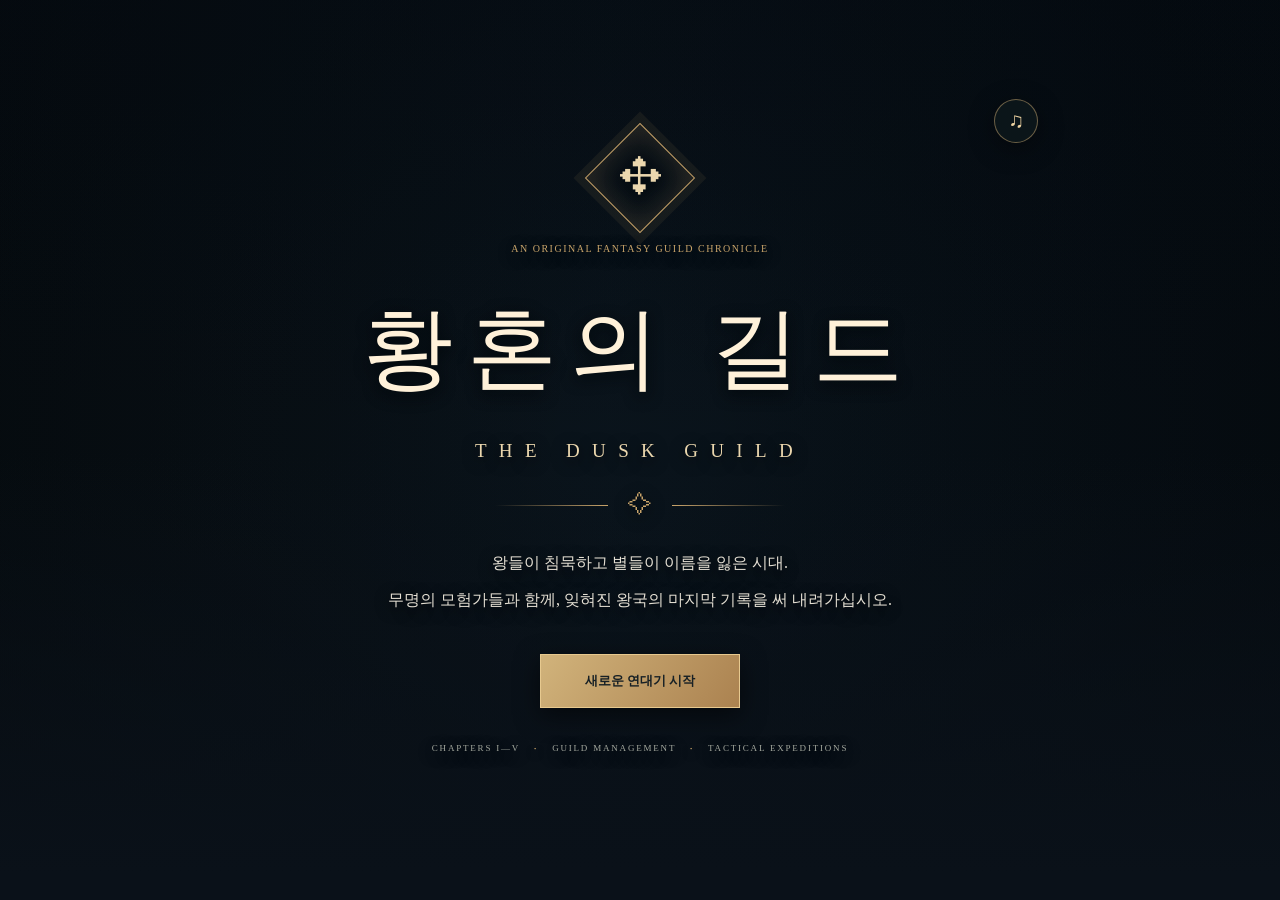
==== index.html @ fc502c18 "feat: publish Dusk Guild v0.3 with embedded original BGM and illustrations" ====
<!doctype html>
<html lang="ko"><head><meta charset="utf-8"><meta name="viewport" content="width=device-width,initial-scale=1,viewport-fit=cover"><meta name="theme-color" content="#101b20"><title>황혼의 길드 | THE DUSK GUILD</title><meta name="description" content="모험가들의 운명과 왕국의 비밀을 엮는 중세 판타지 길드 시뮬레이션 게임"><style>
:root{--ink:#111a1e;--coal:#152228;--stone:#1a2a2f;--panel:#1f3034;--panel2:#27383c;--line:rgba(194,162,111,.19);--line2:rgba(194,162,111,.37);--gold:#c9a46a;--pale:#ebd7ae;--ivory:#f4e9d5;--muted:#a6b1ae;--red:#e08c83;--green:#9bcaa6;--shadow:0 18px 56px rgba(0,0,0,.3)}*{box-sizing:border-box}html,body{margin:0;min-height:100%;background:var(--ink);color:var(--ivory)}body{font-family:'Noto Serif KR',Georgia,serif;font-size:13px;line-height:1.68}button,input,select{font:inherit}button{cursor:pointer}button:focus-visible,input:focus-visible{outline:2px solid var(--gold);outline-offset:2px}button:disabled{opacity:.45;cursor:not-allowed}.hidden{display:none!important}h1,h2,h3,h4,p{margin-top:0}h1,h2,h3{font-weight:600}p{line-height:1.95}a{color:var(--pale)}.grain{position:fixed;inset:0;z-index:20;pointer-events:none;opacity:.09;background-image:url("data:image/svg+xml,%3Csvg viewBox='0 0 160 160' xmlns='http://www.w3.org/2000/svg'%3E%3Cfilter id='n'%3E%3CfeTurbulence type='fractalNoise' baseFrequency='.65' numOctaves='3' stitchTiles='stitch'/%3E%3C/filter%3E%3Crect width='100%25' height='100%25' filter='url(%23n)' opacity='.5'/%3E%3C/svg%3E")}.smallcaps,.side-kicker,.navlabel,.eyebrow,.card-kicker,.overline,.meta,.tiny{font-family:'Cinzel','Noto Serif KR',serif;letter-spacing:.15em;font-size:10px;color:var(--gold)}.cover{position:fixed;inset:0;z-index:30;display:grid;place-items:center;overflow:auto;text-align:center;background:#0a141c}.cover-art{position:absolute;inset:0;background:linear-gradient(90deg,rgba(7,13,17,.8) 2%,rgba(8,16,23,.15) 48%,rgba(5,12,18,.8)),url('assets/guild.svg') center/cover no-repeat;transform:scale(1.06);animation:coverDrift 25s ease-in-out infinite alternate}.cover-shade{position:absolute;inset:0;background:linear-gradient(0deg,#0a1119 3%,transparent 50%,rgba(3,9,17,.32)),radial-gradient(circle at 50% 48%,transparent 8%,rgba(4,8,11,.67) 105%)}.cover-content{position:relative;padding:60px 22px 65px;width:min(840px,100%);text-shadow:0 4px 15px #01070a}.crest-large{margin:auto auto 24px;width:78px;height:78px;display:grid;place-items:center;border:1px solid var(--gold);transform:rotate(45deg);box-shadow:0 0 0 8px #b9955e16,inset 0 0 30px #b9955e39}.crest-large span{transform:rotate(-45deg);font-size:41px;color:var(--pale)}.cover h1{font-size:clamp(48px,7.8vw,90px);letter-spacing:.15em;color:#fff1d9;margin:15px 0 -7px;font-weight:500}.cover-english{font-family:'Cinzel',serif;letter-spacing:.65em;font-size:clamp(12px,2vw,19px);color:var(--pale);margin:18px 0}.title-rule{font-size:24px;color:var(--gold);margin:15px auto 20px;display:flex;align-items:center;gap:20px;max-width:290px}.title-rule:before,.title-rule:after{content:'';height:1px;flex:1;background:linear-gradient(90deg,transparent,var(--gold))}.title-rule:after{transform:rotate(180deg)}.cover p{font-size:clamp(12px,1.6vw,16px);line-height:2.3;color:#e4dfd3}.cover-buttons{margin:35px auto 33px;display:flex;justify-content:center;gap:12px;flex-wrap:wrap}.cover-bottom{font-size:9px;letter-spacing:.2em;color:#a4a89e}.cover-bottom b{padding:0 10px;color:var(--gold)}.btn{border:1px solid var(--line2);color:var(--ivory);background:#273438;min-height:39px;padding:10px 17px;display:inline-flex;gap:8px;align-items:center;justify-content:center;transition:transform .18s,background .18s,border-color .18s;text-decoration:none}.btn:hover{transform:translateY(-2px);background:#344447;border-color:var(--gold)}.btn:active{transform:translateY(0)}.btn-lg{padding:15px 25px;min-width:200px}.btn-gold{background:linear-gradient(125deg,#d1b37b,#ab8250);color:#172025;border-color:#e7c98f;font-weight:700;text-shadow:none;box-shadow:0 7px 24px #0008}.btn-gold:hover{background:linear-gradient(125deg,#ead29b,#c99b60)}.btn-ghost{background:#0d1823a6}.btn-sm{min-height:34px;padding:7px 12px;font-size:11px}.btn-side{margin-top:15px;width:100%;background:#172428}.btn-plain{border-color:var(--line);background:transparent}.btn-red{background:#573636;border-color:#a46060}.btn-select{border-color:#cfac76!important;background:#2c3535!important}.app{min-height:100dvh;background:radial-gradient(circle at 70% 0%,#233234 0,#121e24 54%,#10191d 90%)}.topbar{height:76px;padding:0 29px;display:flex;align-items:center;justify-content:space-between;gap:20px;border-bottom:1px solid var(--line2);background:#101b1fec;position:sticky;top:0;z-index:12;backdrop-filter:blur(12px)}.topbrand{display:flex;align-items:center;gap:13px;white-space:nowrap}.topbrand b{display:block;font-size:18px;letter-spacing:.13em;font-weight:600}.topbrand span{display:block;font:8px 'Cinzel',serif;letter-spacing:.31em;color:var(--gold)}.brandmark{font-size:28px;color:var(--gold);width:41px;height:41px;border:1px solid var(--line2);text-align:center;line-height:40px}.topcenter{color:var(--muted);font-size:11px;white-space:nowrap;display:flex;gap:13px}.topdot{color:var(--gold)}.topresources{display:flex;align-items:center;gap:22px}.res{display:flex;gap:5px;align-items:baseline;white-space:nowrap;font-family:'Cinzel','Noto Serif KR',serif;font-size:16px}.res i{font-style:normal;color:var(--gold)}.res small{color:var(--muted);font-size:9px}.icon-button{border:1px solid var(--line);width:34px;height:34px;background:#1d292d;color:var(--pale);font-size:20px}.app-grid{display:grid;grid-template-columns:235px minmax(0,1fr) 278px;max-width:1680px;min-height:calc(100dvh - 76px);margin:auto}.sidebar{border-right:1px solid var(--line);background:#142126c9;padding:24px 15px;display:flex;flex-direction:column;gap:15px}.sidebar-section{padding:9px}.guild-seal{border:1px solid var(--line);margin-top:15px;padding:20px 10px 17px;text-align:center;background:radial-gradient(circle at center 15%,#374b49a5,#17262b 80%)}.guild-seal>span{display:block;color:var(--gold);font-size:39px;line-height:1.2;margin-bottom:6px}.guild-seal>b{display:block;font-size:14px}.guild-seal small{color:var(--gold);font-size:10px}.navlabel{padding-left:12px;margin-top:4px}.nav{display:grid;gap:5px}.nav-item{display:flex;align-items:center;gap:11px;min-height:47px;width:100%;border:1px solid transparent;border-left:2px solid transparent;text-align:left;color:#bfc8c5;background:transparent;padding:8px 12px;transition:background .15s}.nav-item span{color:var(--gold);font-size:20px;width:25px;text-align:center}.nav-item small{margin-left:auto;font:10px 'Cinzel',serif;color:#64787a}.nav-item:hover{background:#ffffff09}.nav-item.active{color:var(--ivory);background:linear-gradient(90deg,#bfa06a1b,transparent);border-left-color:var(--gold)}.sidebar-bottom{margin-top:auto;padding:18px 12px 7px;border-top:1px solid var(--line)}.tiny-metric{display:flex;justify-content:space-between;align-items:center;margin:13px 0;font-size:11px;color:var(--muted)}.tiny-metric strong{font-size:13px;color:var(--ivory)}.meter{height:5px;background:#344043;overflow:hidden}.meter span{display:block;height:100%;background:linear-gradient(90deg,#738f79,#d2b16c)}.main{padding:26px clamp(18px,3vw,42px) 100px;min-width:0}.page-heading{display:flex;justify-content:space-between;align-items:end;gap:10px;margin-bottom:21px}.page-heading h2{margin:2px 0 0;font-size:28px;font-weight:500}.page-heading .page-note{color:var(--muted);font-size:11px;text-align:right}.right-rail{border-left:1px solid var(--line);padding:25px 17px;background:#131f24ad}.rail-section{border-bottom:1px solid var(--line);padding:0 4px 19px;margin-bottom:20px}.rail-title{letter-spacing:.12em;font-size:12px;color:var(--pale);margin:0 0 14px}.rail-section p{font-size:11px;line-height:1.95;color:#bac5c1}.rail-row{display:flex;align-items:center;justify-content:space-between;gap:5px;padding:7px 0;color:var(--muted);font-size:11px}.rail-row b{color:var(--pale)}.rail-log{border-left:1px solid var(--line2);padding:0 0 0 14px;margin:10px 0;font-size:11px;color:#c5c3bb;position:relative}.rail-log:before{content:'';position:absolute;left:-3px;top:8px;width:5px;height:5px;background:var(--gold);transform:rotate(45deg)}.rail-log small{display:block;color:var(--gold);font-size:9px;margin-bottom:2px}.scene-banner{position:relative;overflow:hidden;min-height:275px;border:1px solid #d1ad7142;background:#15252b;box-shadow:var(--shadow)}.scene-banner:after{content:'';position:absolute;inset:0;background:linear-gradient(90deg,#0e1c22f0 2%,#0d1a2496 46%,#08151a24),linear-gradient(0deg,#102026d1,transparent 50%)}.scene-img{position:absolute;inset:0;background-position:center;background-size:cover;transition:transform 12s ease-out;transform:scale(1.01)}.scene-banner:hover .scene-img{transform:scale(1.065)}.scene-text{z-index:1;position:relative;padding:37px;max-width:640px}.scene-text .overline{font-size:10px}.scene-text h2{font-size:clamp(25px,3.6vw,45px);margin:13px 0;line-height:1.45;font-weight:500}.scene-text p{font-size:12px;line-height:2.2;color:#d2d5ca;max-width:510px}.scene-actions{display:flex;gap:9px;flex-wrap:wrap;margin-top:20px}.section-heading{display:flex;align-items:center;justify-content:space-between;gap:10px;margin:29px 0 13px}.section-heading h3{font-size:17px;font-weight:500;margin:0;letter-spacing:.04em}.section-heading small{color:var(--muted)}.stat-grid{display:grid;grid-template-columns:repeat(4,1fr);gap:10px;margin:14px 0}.stat-card,.surface,.quest-card,.hero-card,.shop-card,.timeline-entry,.map-node{border:1px solid var(--line);background:linear-gradient(155deg,#26353a,#17262b);box-shadow:0 6px 20px #00000014}.stat-card{padding:17px;min-height:93px}.stat-card small{display:block;color:var(--muted);margin-bottom:4px;font-size:10px}.stat-card b{font:25px 'Cinzel','Noto Serif KR',serif;font-weight:500}.stat-card .symbol{color:var(--gold);float:right;font-size:22px}.stat-card em{display:block;color:var(--gold);font-size:10px;font-style:normal;margin-top:4px}.grid-two{display:grid;grid-template-columns:1fr 1fr;gap:16px}.surface{padding:20px}.surface h3{margin:0 0 13px;font-size:15px;font-weight:500}.surface p{font-size:12px;color:#bac5c1}.card-kicker{margin-bottom:8px}.story-feature{display:flex;gap:18px;align-items:center}.story-feature img{width:110px;height:110px;object-fit:cover;border:1px solid var(--line2)}.story-feature .text{min-width:0;flex:1}.story-feature h3{margin:0 0 5px}.story-feature p{margin:5px 0 10px;display:-webkit-box;-webkit-line-clamp:3;-webkit-box-orient:vertical;overflow:hidden}.feed-item{padding:10px 0;border-bottom:1px solid var(--line);font-size:11px;color:#c9ceca}.feed-item:last-child{border:0}.feed-item small{display:block;color:var(--gold)}.quest-list{display:grid;gap:14px}.quest-card{display:grid;grid-template-columns:156px minmax(0,1fr);min-height:190px;overflow:hidden}.quest-art{position:relative;min-height:150px;background-size:cover;background-position:center}.quest-art:after{content:'';position:absolute;inset:0;background:linear-gradient(90deg,transparent,#1625293b)}.quest-body{padding:20px}.quest-card h3{font-size:18px;font-weight:500;margin:4px 0 6px}.quest-desc{font-size:11px;color:#b4bfba;margin-bottom:15px}.quest-foot{display:flex;gap:13px;align-items:center;flex-wrap:wrap;font-size:10px;color:var(--gold)}.quest-foot .btn{margin-left:auto}.tag{display:inline-flex;align-items:center;gap:4px;color:var(--pale);border:1px solid var(--line);background:#cba76715;padding:2px 8px;font-size:10px}.tag.red{color:#e4a4a0;border-color:#e4a4a055}.tag.green{color:#91bca2;border-color:#91bca255}.person-list{display:grid;grid-template-columns:repeat(3,minmax(0,1fr));gap:13px}.hero-card{position:relative;overflow:hidden;cursor:pointer}.hero-image{height:174px;background:radial-gradient(circle at 50% 30%,#53635f,#192831);display:grid;place-items:center}.hero-image img{height:100%;max-width:100%;object-fit:contain;filter:drop-shadow(0 7px 16px #0008)}.hero-information{padding:14px}.hero-information h3{margin:1px 0;font-size:16px;font-weight:500}.hero-information p{font-size:10px;color:var(--muted);margin:1px 0 10px}.hero-row{display:flex;justify-content:space-between;align-items:center;gap:4px}.mini-meter{height:4px;background:#ffffff15;margin:5px 0 8px}.mini-meter span{display:block;background:#bca56d;height:100%}.mini-meter.hp span{background:#b77d73}.hero-card.is-injured{filter:saturate(.65)}.hero-card .hero-badge{position:absolute;top:10px;right:10px;background:#0b191bcd;padding:3px 7px;color:#e4c48b;font:10px 'Cinzel',serif}.inventory{display:grid;grid-template-columns:repeat(2,1fr);gap:12px}.shop-card{padding:16px}.shop-card h3{font-size:15px;font-weight:500;margin:5px 0}.shop-card p{font-size:11px;color:var(--muted);min-height:45px;margin:5px 0 12px}.shop-card .shop-bottom{display:flex;align-items:center;justify-content:space-between;gap:6px}.price{color:var(--pale);font-family:'Cinzel',serif;font-size:14px}.map-board{position:relative;min-height:455px;overflow:hidden;background:linear-gradient(150deg,#2a3734,#112329);border:1px solid var(--line2)}.map-board:before{content:'';position:absolute;inset:0;background:url('assets/river.svg') center/cover;opacity:.48}.map-board:after{content:'';position:absolute;inset:0;background:radial-gradient(circle at center,transparent 15%,#0d1a1caa 95%);pointer-events:none}.map-node{position:absolute;z-index:1;transform:translate(-50%,-50%);padding:9px 12px;background:#17262bed;border-color:#ac946888;text-align:center;min-width:105px;box-shadow:0 7px 16px #0008}.map-node b{display:block;font-size:12px}.map-node small{font-size:9px;color:var(--gold)}.map-node.locked{opacity:.5;filter:grayscale(.8)}.timeline{display:grid;gap:11px}.timeline-entry{padding:20px;border-left:2px solid var(--gold)}.timeline-entry h3{margin:4px 0 9px;font-size:17px}.timeline-entry p{font-size:11px;color:#b6c2c0}.faction-bars{display:grid;gap:12px}.faction{font-size:11px}.faction-top{display:flex;justify-content:space-between}.faction .mini-meter{height:6px;margin-top:9px}.faction .mini-meter span{background:linear-gradient(90deg,#637882,#c8a66d)}.dialog-scrim{position:fixed;inset:0;z-index:40;background:#02090bc9;backdrop-filter:blur(5px);display:flex;align-items:center;justify-content:center;padding:20px;overflow-y:auto}.dialog{position:relative;width:min(730px,100%);max-height:min(92dvh,900px);overflow-y:auto;background:#17262c;border:1px solid #c4a2737a;box-shadow:0 28px 100px #000a;padding:27px}.dialog:before,.dialog:after{content:'✦';position:absolute;color:var(--gold);font-size:16px}.dialog:before{left:8px;top:4px}.dialog:after{right:8px;bottom:4px}.dialog-header{border-bottom:1px solid var(--line);padding-bottom:15px;margin-bottom:18px}.dialog h2{font-size:24px;font-weight:500;margin:5px 0}.dialog p{font-size:12px;color:#ccd0c9;line-height:2.1}.dialog .close{position:absolute;top:15px;right:15px;background:#111f23;border:1px solid var(--line);color:var(--pale);width:32px;height:32px;font-size:18px;z-index:2}.dialog-footer{display:flex;justify-content:flex-end;gap:9px;margin-top:18px;flex-wrap:wrap}.choice-list{display:grid;gap:10px}.choice{display:block;width:100%;text-align:left;border:1px solid var(--line);background:linear-gradient(90deg,#25383b,#1c2b31);color:var(--ivory);padding:14px 15px;transition:.15s}.choice:hover,.choice.selected{border-color:var(--gold);background:#344042}.choice b{display:block;font-size:13px;margin-bottom:4px}.choice small{color:var(--muted);font-size:10px}.battle-header{position:relative;height:175px;background-size:cover;background-position:center;margin:-27px -27px 20px;display:flex;align-items:flex-end;padding:18px 26px}.battle-header:after{content:'';position:absolute;inset:0;background:linear-gradient(0deg,#17262c 1%,#10212a22)}.battle-header>div{position:relative;z-index:1}.battle-header h2{margin:4px 0}.battle-panel{display:grid;grid-template-columns:1fr 1fr;gap:15px;margin-bottom:14px}.combat-side{border:1px solid var(--line);padding:15px;background:#101f25}.combat-side h3{font-size:14px;font-weight:500;margin-bottom:8px}.healthtrack{height:9px;background:#4e4342;border:1px solid #9680713b;margin:10px 0;overflow:hidden}.healthtrack>span{display:block;height:100%;background:linear-gradient(90deg,#9f5c58,#d69d77);transition:width .35s}.healthtrack.party>span{background:linear-gradient(90deg,#587e70,#b9d0a1)}.battle-intent{padding:12px;background:#67483d55;border-left:3px solid #d6a077;font-size:11px}.battle-actions{display:grid;grid-template-columns:repeat(2,1fr);gap:9px;margin-top:17px}.battle-actions .choice{min-height:68px}.combat-log{background:#0c1a1e;border-left:2px solid var(--gold);padding:10px 14px;max-height:120px;overflow:auto;margin-top:14px}.combat-log div{padding:4px 0;font-size:11px;color:#c5c9c1}.party-selector{display:grid;grid-template-columns:repeat(3,1fr);gap:9px}.party-option{border:1px solid var(--line);background:#19292f;padding:8px;color:var(--ivory);text-align:center}.party-option.selected{border-color:var(--gold);background:#3d4034}.party-option img{width:70px;height:75px;object-fit:cover;display:block;margin:auto}.party-option span{display:block;font-size:10px}.party-option small{display:block;font-size:9px;color:var(--gold)}.end-result{background:#192a2f;border:1px solid var(--line2);padding:25px;text-align:center}.end-result .star{font-size:40px;color:var(--gold)}.event-image{width:100%;height:190px;object-fit:cover;border:1px solid var(--line);margin:2px 0 16px}.level-grid{display:grid;grid-template-columns:repeat(3,1fr);gap:10px}.level-grid button{min-height:90px;padding:12px 7px}.settings-grid{display:grid;gap:11px}.field{display:flex;flex-direction:column;gap:7px;color:var(--pale);font-size:11px}.field input,.field select{background:#0c1a1d;border:1px solid var(--line2);color:var(--ivory);padding:11px;border-radius:0;min-width:0}#toast{position:fixed;z-index:60;bottom:25px;left:50%;transform:translateX(-50%) translateY(100px);background:#2d403c;border:1px solid var(--gold);padding:10px 22px;color:var(--ivory);box-shadow:var(--shadow);opacity:0;transition:.3s;font-size:12px;text-align:center;pointer-events:none;max-width:90vw}#toast.show{opacity:1;transform:translateX(-50%) translateY(0)}.bottom-nav,.mobile-menu{display:none}.danger{color:#e5aaa1!important}.good{color:#a8d2b3!important}.muted{color:var(--muted)}.gold{color:var(--gold)}.rule{height:1px;background:var(--line);margin:17px 0}.row{display:flex;align-items:center;gap:9px;flex-wrap:wrap}.space{justify-content:space-between}.figures{font-family:'Cinzel','Noto Serif KR',serif}.cost{font-size:10px;color:var(--muted)}.empty{border:1px dashed var(--line2);padding:28px;text-align:center;color:var(--muted);line-height:2}.chapter-index{font:18px 'Cinzel',serif;color:var(--gold)}.excerpt{font-size:12px;color:#e0dac9;font-style:italic;border-left:2px solid var(--gold);padding-left:15px;line-height:2.3}.inline-note{font-size:10px;color:var(--muted)}
@keyframes coverDrift{to{transform:scale(1.14) translateX(-1.5%)}}@media(max-width:1290px){.app-grid{grid-template-columns:202px minmax(0,1fr)}.right-rail{display:none}.topcenter .kingdom-label{display:none}}@media(max-width:820px){.topbar{height:64px;padding:0 12px}.topcenter{display:none}.topbrand b{font-size:14px}.topbrand span{font-size:7px}.brandmark{width:32px;height:32px;font-size:21px;line-height:31px}.topresources{gap:11px}.res{font-size:13px}.res.reputation{display:none}.mobile-menu{display:block}.app-grid{display:block}.sidebar{display:none;position:fixed;z-index:22;top:64px;left:0;bottom:0;width:min(290px,83vw);box-shadow:var(--shadow);overflow:auto}.sidebar.open{display:flex}.main{padding:17px 13px 100px}.bottom-nav{display:grid;grid-template-columns:repeat(6,1fr);position:fixed;z-index:15;bottom:0;left:0;right:0;min-height:69px;padding-bottom:env(safe-area-inset-bottom);background:#101c22f7;border-top:1px solid var(--line2);backdrop-filter:blur(12px)}.bottom-nav button{border:0;background:transparent;color:#acb8b5;font-size:9px;display:flex;flex-direction:column;justify-content:center;align-items:center;gap:1px}.bottom-nav button span{font-size:20px;color:#ba9661}.bottom-nav button.active{color:var(--ivory);background:#b79b7020}.page-heading h2{font-size:23px}.page-heading .page-note{font-size:9px}.scene-banner{min-height:270px}.scene-text{padding:25px}.scene-text h2{font-size:28px}.stat-grid{grid-template-columns:repeat(2,1fr)}.grid-two{grid-template-columns:1fr}.person-list{grid-template-columns:repeat(2,minmax(0,1fr))}.quest-card{grid-template-columns:113px minmax(0,1fr)}.quest-body{padding:13px}.quest-card h3{font-size:15px}.quest-art{min-height:172px}.quest-foot .btn{margin-left:0}.dialog{padding:18px;max-height:94dvh}.battle-header{margin:-18px -18px 18px}.story-feature img{width:85px;height:85px}.cover h1{letter-spacing:.06em}.cover-buttons{display:grid;width:min(310px,100%)}}@media(max-width:420px){.quest-card{grid-template-columns:98px minmax(0,1fr)}.quest-foot{gap:7px}.quest-desc{font-size:10px}.person-list{gap:8px}.hero-image{height:140px}.hero-information{padding:10px}.hero-information h3{font-size:14px}.inventory{grid-template-columns:1fr}.battle-actions{gap:6px}.choice{padding:11px}.party-selector{gap:4px}.party-option{padding:5px}.party-option img{width:60px;height:68px}.cover h1{font-size:43px}.cover p{font-size:11px}.dialog h2{font-size:21px}}@media(prefers-reduced-motion:reduce){*,*:before,*:after{animation-duration:.01ms!important;transition-duration:.01ms!important}}
.equipment-overlay{position:absolute;inset:0;pointer-events:none;color:#ead59e;opacity:var(--ornament-opacity,0);text-shadow:0 0 7px #ffd27e,0 0 16px #ffd17b}.equipment-overlay span{position:absolute;bottom:14px;left:12px;font-size:17px;letter-spacing:3px}.equipment-overlay i{position:absolute;right:12px;top:18px;font-style:normal;font-size:17px;letter-spacing:2px}.hero-image{position:relative}

/* CHRONICLE OF CONSEQUENCES — v0.2 visual system */
.guild-addons{display:grid;grid-template-columns:repeat(2,minmax(0,1fr));gap:18px;margin:19px 0}
.guild-addons .surface,.story-memory{border:1px solid rgba(188,152,105,.25);box-shadow:inset 0 1px rgba(255,233,191,.07),0 12px 33px rgba(1,4,8,.15)}
.story-memory{margin:16px 0}.story-memory p{border-left:2px solid #aa946e;padding-left:12px}
.personal-cards{display:grid;grid-template-columns:repeat(2,minmax(0,1fr));gap:14px}
.personal-entry{display:grid;grid-template-columns:78px minmax(0,1fr);align-items:start;gap:15px;background:linear-gradient(140deg,#1d2c30 0%,#111c23 100%);border:1px solid rgba(205,173,120,.22)}
.personal-entry img{width:78px;aspect-ratio:4/5;object-fit:cover;border:2px solid #746952;border-radius:5px}
.personal-entry h3{margin:0 0 6px;font-size:17px}.personal-entry small{display:block;color:#bcae92}.personal-entry p{margin:8px 0 12px;font-size:13px;line-height:1.65}
.personal-entry button{margin-right:5px;margin-bottom:6px}
.runeforge{margin-top:18px;border-color:rgba(139,169,203,.5)}
.runeforge h3{color:#c7d6ed}
.tactical-dialog{width:min(900px,100%)!important;max-height:min(93dvh,940px);overflow-y:auto;scrollbar-color:#786a54 #192125}
.intent-v2{margin:0 20px 14px;padding:13px 17px;border:1px solid #887152;border-radius:4px;background:linear-gradient(120deg,#322b24,#1e2b32);color:#efd1a4;font-weight:700;font-size:13px;letter-spacing:.01em}
.tactical-roster{display:grid;grid-template-columns:repeat(3,minmax(0,1fr));gap:10px;margin:8px 20px 14px}
.battle-unit{display:flex;gap:9px;padding:10px;background:#17242c;border:1px solid #48515a;min-width:0;border-radius:5px}
.battle-unit img{width:44px;height:59px;object-fit:cover;border:1px solid #978061}
.battle-unit div{min-width:0;flex:1}.battle-unit small{color:#baac94;font-size:10px}.battle-unit b{display:block;color:#f2e2c5;font-size:13px;margin:5px 0}.battle-unit b span{font-size:10px;color:#acbecc}.battle-unit .healthtrack{margin:4px 0; height:5px}.battle-unit.unconscious{filter:grayscale(1);opacity:.5}
.tactical-actions{display:grid;grid-template-columns:repeat(2,minmax(0,1fr));gap:9px;padding:0 20px 13px}.tactical-actions .choice{text-align:left;min-height:66px;padding:11px 14px;border-color:#594a39;background:linear-gradient(130deg,#1c2b32,#202b31)}
.tactical-actions .choice:active:not(:disabled){transform:scale(.985);background:#3a342b}.tactical-actions .choice b{font-size:13px}.tactical-actions .choice small{font-size:11px}.tactical-actions .choice:disabled{opacity:.4}
.tactical-dialog .combat-log{margin:0 20px 12px;padding:12px;background:#0e1b22;border-radius:5px;max-height:118px;overflow:auto}
.personal-story{display:grid;grid-template-columns:140px 1fr;gap:18px;align-items:start}.personal-story img{width:140px;border:2px solid #78634b;border-radius:4px}.personal-story .excerpt{margin-top:13px}.personal-story p{line-height:1.85}
.relation-grid{display:grid;gap:7px}.relation-row{display:grid;grid-template-columns:1.2fr 1fr 1fr;gap:10px;padding:12px;background:#18262d;border-bottom:1px solid #514a3c;font-size:12px}.relation-row b{color:#ddc393}.relation-row span{color:#bec6c4}
.guild-addons .mini-meter{margin:9px 0 12px}.personal-entry .btn:disabled{opacity:.45}
@media(max-width:770px){.guild-addons{grid-template-columns:1fr}.personal-cards{grid-template-columns:1fr}.tactical-roster{grid-template-columns:1fr;gap:5px}.battle-unit{align-items:center;padding:6px 9px}.battle-unit img{width:35px;height:43px}.battle-unit b{margin:2px 0}.tactical-actions{grid-template-columns:1fr 1fr;gap:6px;padding:0 10px 9px}.tactical-actions .choice{min-height:65px;padding:8px}.tactical-actions .choice b{font-size:12px}.tactical-actions .choice small{font-size:10px;line-height:1.3}.tactical-dialog .combat-log{margin:0 10px 12px}.intent-v2{margin:0 10px 10px;padding:10px 12px}.personal-story{grid-template-columns:90px 1fr;gap:12px}.personal-story img{width:90px}.relation-row{grid-template-columns:1fr 1fr 1fr;font-size:11px}.tactical-dialog .battle-header{min-height:100px;padding:18px}}
.formation-picker{background:#1a292f;border-left:3px solid #a8906a;padding:13px 15px;margin:13px 0}.formation-picker p{margin:5px 0 9px;font-size:12px}.formation-picker .btn{margin:0}
@media(max-width:600px){.dialog-scrim{padding:9px}.dialog:not(.tactical-dialog){max-height:94dvh}.dialog .event-image{max-height:156px;width:100%;object-fit:cover}.dialog .choice-list{gap:7px}.dialog .choice-list .choice{padding:10px 12px}.dialog .dialog-header{margin-bottom:10px}.dialog .dialog-header h2{font-size:21px}.dialog p{margin:8px 0}.tactical-dialog .battle-header{height:108px!important;min-height:108px!important}.tactical-dialog .battle-panel{padding:12px 10px}.tactical-dialog .battle-unit{padding:4px 7px}}

/* Original soundtrack controls: blends into the parchment/gold visual language. */
.cover-music{position:absolute;z-index:9;right:22px;top:20px;width:44px;height:44px;color:#efd4a2;background:rgba(15,27,30,.68);border:1px solid rgba(222,184,123,.46);border-radius:50%;font-size:21px;box-shadow:0 6px 26px #0006;backdrop-filter:blur(8px)}
.cover-music:hover,.music-top-toggle:hover{background:rgba(188,151,89,.2);border-color:#dbb984}
.music-top-toggle{color:#dec29a;font-size:20px;min-width:38px}
.music-muted{opacity:.55!important}
.audio-settings{padding:19px 21px 16px;border:1px solid rgba(210,170,105,.34);margin:0 0 22px;background:linear-gradient(145deg,rgba(126,100,53,.13),rgba(9,23,29,.3));border-radius:10px}
.audio-settings-heading{display:flex;align-items:center;justify-content:space-between;flex-wrap:wrap;gap:7px;font-size:16px;color:#f0d5a5;font-weight:600}
.audio-settings-heading small{font-family:Georgia,serif;letter-spacing:.14em;font-size:9px;color:#b8aa92}
.audio-settings-row{display:flex;align-items:center;gap:12px;flex-wrap:wrap;margin:13px 0 16px}
.audio-settings-row #musicStatus{color:#e0cda7;font-size:12px}
.audio-settings label{display:flex;align-items:center;justify-content:space-between;color:#c9c8bc;font-size:12px}
.audio-settings label span{color:#edd2a5;font-variant-numeric:tabular-nums}
.audio-settings input[type=range]{display:block;width:100%;height:30px;accent-color:#d4aa70;cursor:pointer}
.audio-settings p{font-size:11px;color:#acb6b2;line-height:1.6;margin:8px 0 0}
@media(max-width:560px){.cover-music{right:13px;top:13px;width:42px;height:42px}.music-top-toggle{min-width:31px;font-size:18px}.audio-settings{padding:14px 13px}}
</style></head>
<body>
<div class="grain"></div>
<div id="cover" class="cover"><div class="cover-art" aria-hidden="true"></div><div class="cover-shade"></div><div class="cover-content"><div class="crest-large"><span>✥</span></div><div class="smallcaps">AN ORIGINAL FANTASY GUILD CHRONICLE</div><h1>황혼의 길드</h1><div class="cover-english">THE DUSK GUILD</div><div class="title-rule"><span>✧</span></div><p>왕들이 침묵하고 별들이 이름을 잃은 시대.<br>무명의 모험가들과 함께, 잊혀진 왕국의 마지막 기록을 써 내려가십시오.</p><button type="button" class="cover-music" id="coverMusicToggle" aria-label="배경음악 끄기" title="음악 끄기">♫</button><div class="cover-buttons"><button class="btn btn-gold btn-lg" data-action="new-game">새로운 연대기 시작</button><button class="btn btn-ghost btn-lg" id="continueGame" data-action="continue">이어하기</button></div><div class="cover-bottom">CHAPTERS I—V <b>·</b> GUILD MANAGEMENT <b>·</b> TACTICAL EXPEDITIONS</div></div></div>
<div id="app" class="app hidden"><header class="topbar"><button class="mobile-menu icon-button" data-action="toggle-nav" aria-label="메뉴">☰</button><div class="topbrand"><div class="brandmark">✥</div><div><b id="headerGuild">황혼의 길드</b><span>THE DUSK GUILD</span></div></div><div class="topcenter"><span class="kingdom-label">에르베인 왕국</span><span class="topdot">✦</span><span id="headerDate">왕력 493년 · 제1일</span></div><div class="topresources"><div class="res"><i>◆</i><span id="headerGold">0</span><small>G</small></div><div class="res reputation"><i>✧</i><span id="headerRep">0</span><small>명성</small></div><button class="icon-button music-top-toggle" type="button" id="musicToggle" title="음악 끄기" aria-label="배경음악 끄기">♫</button><button class="icon-button" data-action="open-settings" title="설정 및 저장">⚙</button></div></header>
<div class="app-grid"><aside class="sidebar" id="sidebar"><div class="sidebar-section"><div class="side-kicker">THE GUILD</div><div class="guild-seal"><span>✥</span><b id="sideGuildName">황혼의 길드</b><small id="sideRank">C등급 개척 길드</small></div></div><div class="navlabel">길드 운영</div><nav class="nav" id="navMain" aria-label="게임 메뉴"><button data-page="hall" class="nav-item active"><span>♜</span> 길드 회관 <small>01</small></button><button data-page="board" class="nav-item"><span>✉</span> 의뢰 게시판 <small>02</small></button><button data-page="roster" class="nav-item"><span>♟</span> 모험가 명부 <small>03</small></button><button data-page="forge" class="nav-item"><span>⚒</span> 대장간·상점 <small>04</small></button><button data-page="map" class="nav-item"><span>⌖</span> 왕국 지도 <small>05</small></button><button data-page="archive" class="nav-item"><span>❖</span> 황혼의 기록 <small>06</small></button></nav><div class="sidebar-bottom"><div class="navlabel">길드 현황</div><div class="tiny-metric"><span>길드 사기</span><strong id="sideMorale">—</strong></div><div class="meter"><span id="moraleBar" style="width:60%"></span></div><div class="tiny-metric"><span>길드원</span><strong id="sidePeople">—</strong></div><div class="tiny-metric"><span>현재 장</span><strong id="sideChapter">I / V</strong></div><button class="btn btn-side" data-action="rest-day">♜ 하루 쉬기</button></div></aside>
<main class="main"><div class="page-heading" id="pageHeading"></div><div id="pageContent"></div></main>
<aside class="right-rail" id="rail"></aside></div>
<nav class="bottom-nav" aria-label="모바일 메뉴"><button data-page="hall"><span>♜</span>회관</button><button data-page="board"><span>✉</span>의뢰</button><button data-page="roster"><span>♟</span>명부</button><button data-page="forge"><span>⚒</span>상점</button><button data-page="map"><span>⌖</span>지도</button><button data-page="archive"><span>❖</span>기록</button></nav></div>
<div id="modalRoot" aria-live="polite"></div><div id="toast" role="status" aria-live="polite"></div>
<script>window.ASSET_MAP={"elyne":"[data-uri]","tavin":"[data-uri]","seren":"[data-uri]","yuna":"[data-uri]","river":"[data-uri]","orian":"[data-uri]","forest":"[data-uri]","guild":"[data-uri]","isa":"[data-uri]","lia":"[data-uri]","court":"[data-uri]","eclipse":"[data-uri]","kael":"[data-uri]","mora":"[data-uri]","bram":"[data-uri]","abbey":"[data-uri]"};</script><script>'use strict';
const HERO_DB = [
{id:'kael',name:'카엘 바르트',role:'전위',class:'knight',epithet:'녹슨 검의 기사',personality:'직설적이고 약속을 중시한다.',lore:'북부 국경에서 쫓겨난 기사. 자신의 검에 새겨진 가문 문장을 천으로 감추고 있다.',atk:12,def:13,arc:2,hp:70,fee:0,trait:'끝까지 지키는 자'},
{id:'lia',name:'리아 소렐',role:'사수',class:'archer',epithet:'숲의 마지막 전령',personality:'말보다 관찰을 믿는다.',lore:'소금숲의 길을 가장 잘 아는 정찰병. 사라진 형제의 흔적을 쫓는다.',atk:14,def:5,arc:4,hp:48,fee:0,trait:'흔적 추적'},
{id:'seren',name:'세렌 아델',role:'마도사',class:'mage',epithet:'별을 읽지 못하는 학자',personality:'호기심이 두려움보다 앞선다.',lore:'성좌에 관한 금지된 논문을 썼다가 왕립 학회에서 파문당했다.',atk:5,def:4,arc:16,hp:46,fee:0,trait:'금서 해독'},
{id:'mora',name:'모라 빌헬',role:'치유사',class:'healer',epithet:'아침을 기다리는 수녀',personality:'상처보다 그 사연을 먼저 본다.',lore:'성당의 비밀을 본 뒤 수도원을 떠나 황혼의 길드를 찾아왔다.',atk:6,def:8,arc:13,hp:55,fee:260,trait:'다정한 손길'},
{id:'bram',name:'브람 오크',role:'수호자',class:'knight',epithet:'강철 방패',personality:'무뚝뚝하지만 누구보다 신뢰할 수 있다.',lore:'불타는 다리에서 동료를 지키다 고향을 잃었다.',atk:10,def:17,arc:1,hp:84,fee:340,trait:'굳센 방패'},
{id:'elyne',name:'엘리네 리스',role:'마도사',class:'mage',epithet:'유리강의 달빛',personality:'모든 결정에 대가가 있다고 믿는다.',lore:'유리강에 잠긴 집안 문서를 찾아 헤매는 마도 연구자.',atk:8,def:5,arc:20,hp:48,fee:390,trait:'흐르는 인장'},
{id:'tavin',name:'타빈 렉',role:'도적',class:'rogue',epithet:'세 번째 열쇠',personality:'거짓말은 잘하지만 약속은 지킨다.',lore:'왕국의 잠금장치를 누구보다 빠르게 여는 떠돌이.',atk:17,def:4,arc:3,hp:48,fee:310,trait:'가벼운 발'},
{id:'yuna',name:'유나 펠',role:'치유사',class:'healer',epithet:'꿈을 기록하는 사람',personality:'낯선 이들의 꿈을 수첩에 적는다.',lore:'평범한 소녀였으나 언제부턴가 내일의 꿈을 꾸기 시작했다.',atk:5,def:7,arc:17,hp:57,fee:430,trait:'미래의 흔적'},
{id:'orian',name:'오리안 페른',role:'사수',class:'archer',epithet:'먼 거리의 맹세',personality:'조용하고 계산적이다.',lore:'왕실 근위대 출신으로, 왕위 계승 전쟁의 뒤편을 알고 있다.',atk:19,def:6,arc:4,hp:56,fee:460,trait:'결정적인 화살'},
{id:'isa',name:'이사 네르',role:'도적',class:'rogue',epithet:'천 개의 가면',personality:'사람이 아니라 비밀을 믿는다.',lore:'가면 무도회에서 누구의 편에도 서지 않은 정보상.',atk:19,def:5,arc:7,hp:53,fee:510,trait:'가면의 눈'}
];
const CHAPTERS = [
{title:'돌아오지 않은 세 번째 사람',short:'소금숲의 밤',place:'소금숲',scene:'forest',theme:'어둠이 곧 괴물이라는 법은 없다.',intro:'모험가 셋이 소금숲으로 떠났다. 둘만 돌아왔다. 세 번째의 이름을 묻자 그들은 입을 다물었다. 그날 밤 길드 회관의 오래된 종이 바람도 없이 울렸다.',closing:'소금숲에서 찾은 것은 실종자 한 명의 행방만이 아니었다. 누군가 왕국의 기록에서 사람들의 이름을 지우고 있었다.'},
{title:'유리강에 잠긴 맹세',short:'물 아래의 서명',place:'유리강',scene:'river',theme:'모든 계약에는 물에 젖지 않는 글씨가 있다.',intro:'유리강의 물이 사흘 밤 동안 검게 변했다. 상인들은 세금을 탓했고 성당은 징조라고 불렀다. 그러나 강바닥에서 올라온 장부에는 살아 있는 자들의 이름이 적혀 있었다.',closing:'강의 바닥에서 거짓 장부가 발견되었다. 왕국을 가난하게 만든 것은 가뭄이 아니라 감춰진 약속이었다.'},
{title:'별 없는 수도원',short:'성가가 멎은 밤',place:'백색 수도원',scene:'abbey',theme:'성스러운 침묵이 언제나 선한 것은 아니다.',intro:'수도원의 종은 한 달 전에 멎었지만, 밤마다 골짜기에서 합창이 들린다. 초대받은 사람은 아무도 돌아오지 않았고, 수도원장이 보낸 편지는 백지였다.',closing:'별을 지우는 것은 마법이 아니라 기억을 고치는 기술이었다. 수도원은 누군가의 양심을 감춘 서고였다.'},
{title:'가면의 왕국',short:'붉은 왕관의 초대',place:'에르베인 왕궁',scene:'court',theme:'왕관은 머리보다 비밀을 무겁게 만든다.',intro:'국왕이 길드를 왕궁으로 초청했다. 연회장에는 웃음이 흘렀지만 귀족들은 서로의 손등만 바라보았다. 붉은 왕관 안쪽에는 달이 새겨져 있었다.',closing:'왕관이 오랫동안 유지해 온 평화는 수많은 이름 없는 희생 위에 세워졌다. 이제 왕국은 길드의 선택을 기억할 것이다.'},
{title:'마지막 새벽의 서약',short:'빛을 돌려줄 이름',place:'그림자 기록고',scene:'eclipse',theme:'영웅의 이름이 남지 않더라도, 세계는 계속 아침을 맞는다.',intro:'다섯 번째 봉인이 풀리자 별이 하늘에서 하나씩 사라졌다. 길드의 문 앞에 어떤 아이가 나타나 말했다. “저를 구해 주세요. 제 이름이 아직 지워지지 않았을 때.”',closing:'왕국의 사람들은 별을 다시 세기 시작했다. 황혼의 길드는 누군가의 이름을 지켜낸 길드로 기록되었다.'}
];
const STORY_QUESTS = [
{ch:0,n:0,id:'story-0-0',name:'세 번째 발자국',subtitle:'실종된 정찰병을 찾으라는 첫 의뢰',desc:'소금숲 북쪽에서 마지막으로 발견된 발자국은 세 사람의 것이 아니었다.',loc:'소금숲',enemy:'굶주린 늑대 무리',type:'짐승',art:'forest',difficulty:1,reward:105,story:'초저녁의 소금숲에는 소금 냄새가 났다. 이름 모를 나무 사이로 사라진 정찰병의 붉은 끈이 걸려 있었다. 리아는 그것이 사람이 한 매듭이라고 했다.',choices:[['불빛을 밝히고 길을 찾는다','안전하지만 적에게 발견되기 쉽다.','guard'],['발자국을 따라 조용히 접근한다','좋은 기습 기회를 얻을 수 있다.','ambush']],after:'부서진 나침반이 발견되었다. 바늘은 북쪽이 아니라 오래전에 폐허가 된 초소를 가리켰다.'},
{ch:0,n:1,id:'story-0-1',name:'서리 낀 감시초소',subtitle:'끝나지 않은 경계 근무',desc:'십 년째 아무도 지키지 않는 초소에서 불빛이 보인다.',loc:'북부 초소',enemy:'초소의 그림자 병사',type:'망령',art:'forest',difficulty:2,reward:138,story:'감시초소의 문은 안에서 잠겨 있었다. 성벽에는 오래전 죽은 병사들의 이름이 있었다. 그런데 마지막 줄의 이름은 어제 새긴 것처럼 선명했다.',choices:[['병사들의 명패를 읽는다','적의 습성을 알아내지만 시간이 흐른다.','study'],['초소 안으로 바로 들어간다','위험하지만 기선을 잡는다.','ambush']],after:'유일하게 지워지지 않은 이름이 발견되었다. 그 이름의 주인은 숲 한가운데의 검은 나무 아래 있다고 했다.'},
{ch:0,n:2,id:'story-0-2',name:'검은 나무의 파수꾼',subtitle:'제1장 최종 시련',desc:'나무뿌리에 매달린 종이 한 번 울릴 때마다 누군가의 이름이 사라진다.',loc:'나무의 심장',enemy:'가시관 파수꾼',type:'우두머리',art:'forest',difficulty:3,reward:230,boss:true,story:'검은 나무 앞에는 세 명의 모험가가 있었다. 둘은 기절해 있었고, 마지막 한 사람은 자신의 이름을 기억하지 못했다. 나무의 껍질 속에서 파수꾼이 일어섰다.',choices:[['부상자를 먼저 보호한다','수호에 유리하지만 상대를 경계시킨다.','guard'],['종의 실을 잘라낸다','적의 의식을 방해한다.','study']],after:'사라진 정찰병은 살아 돌아왔다. 하지만 그의 기억 속에는 유리강에 가라앉은 검은 장부가 있었다.'},
{ch:1,n:0,id:'story-1-0',name:'물결이 지운 서명',subtitle:'강 위의 세금 징수선',desc:'원래 존재하지 않는 세금을 걷는 배가 유리강을 떠돌고 있다.',loc:'유리강 선착장',enemy:'흑장부 경비병',type:'인간',art:'river',difficulty:4,reward:225,story:'선착장에는 배보다 영수증이 많았다. 배 안의 장부는 빈 종이였지만 물을 적시자 살아 있는 사람들의 서명이 떠올랐다.',choices:[['상인에게 사본을 맡긴다','상인 조합의 신뢰를 얻는다.','merchants'],['사본을 숨겨 확보한다','정보는 지키지만 적의 기습을 받는다.','ambush']],after:'장부 뒤표지에서 백색 수도원의 봉인이 발견됐다.'},
{ch:1,n:1,id:'story-1-1',name:'유리 밑의 밀실',subtitle:'물 아래 숨겨진 계약',desc:'강이 가장 깊은 지점에 비밀 창고로 이어지는 문이 있다.',loc:'수몰 창고',enemy:'침묵의 잠수병',type:'망령',art:'river',difficulty:5,reward:260,story:'차가운 계단이 강바닥으로 이어졌다. 창고에는 식량 대신 오래된 계약들이 보관돼 있었다. 여백에는 같은 문장이 반복됐다. “기억을 담보로.”',choices:[['숨겨진 금고를 살핀다','추가 재료를 확보할 기회.','treasure'],['계약부터 해독한다','적의 약점을 알아낸다.','study']],after:'길드는 계약이 단순한 돈의 거래가 아님을 알았다. 그것은 한 사람의 역사 자체를 빼앗는 거래였다.'},
{ch:1,n:2,id:'story-1-2',name:'유리강의 마지막 선주',subtitle:'제2장 최종 시련',desc:'강의 모든 문서를 관리해 온 선주가 길드와 대면한다.',loc:'수문 궁전',enemy:'물거울 선주',type:'우두머리',art:'river',difficulty:6,reward:350,boss:true,story:'선주의 얼굴은 거울처럼 비어 있었다. 그는 길드의 이름을 불러 주겠다고 제안했다. 그 대신 강의 사람들에 대한 기록을 영원히 잠재워야 한다고 했다.',choices:[['약속을 거절하고 사람들을 구한다','길드 사기가 높아진다.','morale'],['그가 가진 계약의 원본을 요구한다','정보를 수집할 기회.','study']],after:'거짓 계약의 주인은 백색 수도원에 있었다. 길드는 물이 아니라 종소리를 따라 산을 올랐다.'},
{ch:2,n:0,id:'story-2-0',name:'무언의 종지기',subtitle:'백지 편지가 보낸 초대',desc:'수도원 입구에 서 있는 종지기가 말하지 않는다.',loc:'수도원 정문',enemy:'침묵 수도사',type:'망령',art:'abbey',difficulty:7,reward:315,story:'산을 오르는 동안 눈은 내리지 않았는데 옷자락에 서리가 앉았다. 수도원의 종지기는 종을 치는 손짓만 반복했다. 그의 그림자는 손짓을 따라 하지 않았다.',choices:[['손짓의 의미를 해독한다','성당의 적을 이해한다.','study'],['봉인된 문을 열고 들어간다','기습으로 먼저 전진한다.','ambush']],after:'종지기 뒤의 벽에는 빼앗긴 이름이 400개나 새겨져 있었다.'},
{ch:2,n:1,id:'story-2-1',name:'거꾸로 읽는 성서',subtitle:'수도원 아래의 도서관',desc:'도서관의 책들은 마지막 장부터 쓰여 있다.',loc:'금서 보관실',enemy:'봉인된 필경사',type:'술사',art:'abbey',difficulty:8,reward:360,story:'세렌이 책장을 거꾸로 넘기자 내일의 날짜가 보였다. 그 아래에는 길드원 가운데 한 사람의 이름과 함께, 아직 일어나지 않은 일이 적혀 있었다.',choices:[['예언을 동료에게 알린다','모두의 사기가 높아진다.','morale'],['예언을 기록하고 침묵한다','정보를 지킨다.','study']],after:'책은 예언이 아니라 계획이었다. 누군가 사람들의 미래를 이미 써 두고 있었다.'},
{ch:2,n:2,id:'story-2-2',name:'별을 지우는 사제',subtitle:'제3장 최종 시련',desc:'금지된 기록을 감춘 대사제를 만난다.',loc:'백색 제단',enemy:'성좌 없는 대사제',type:'우두머리',art:'abbey',difficulty:9,reward:430,boss:true,story:'대사제는 묻는다. “고통을 잊는 것이 어째서 죄입니까?” 길드원들은 그의 뒤에서 기억을 잃은 수천 명의 초상화를 보았다.',choices:[['남겨진 사람들의 이름을 부른다','수호와 회복에 유리하다.','guard'],['사제의 기도문을 해석한다','적의 술식을 약화한다.','study']],after:'대사제가 지키던 금속 조각에는 왕실의 문장이 새겨져 있었다. 모든 길은 이제 왕궁으로 이어졌다.'},
{ch:3,n:0,id:'story-3-0',name:'붉은 초대장',subtitle:'왕궁 연회의 첫날',desc:'왕궁에 도착한 길드를 아무도 환영하지 않는다.',loc:'왕도',enemy:'가면의 검객',type:'인간',art:'court',difficulty:10,reward:400,story:'왕궁의 샹들리에에는 천 개의 촛불이 있었다. 귀족들이 잔을 들 때마다 모인 사람들의 그림자는 반대로 움직였다.',choices:[['왕실 문장을 조사한다','귀족들의 비밀을 알게 된다.','study'],['시종들의 말을 먼저 듣는다','사람들의 신뢰를 얻는다.','morale']],after:'국왕은 길드를 불러 왕국의 계승 문제에 개입하지 말라고 했다. 그것은 사실상의 협박이었다.'},
{ch:3,n:1,id:'story-3-1',name:'네 번째 왕위계승자',subtitle:'존재하지 않는 왕자',desc:'왕실 족보에 없는 네 번째 이름이 발견된다.',loc:'비밀 회랑',enemy:'왕궁 그림자수비대',type:'인간',art:'court',difficulty:11,reward:460,story:'왕자의 초상화는 빈 벽만 보여 주었다. 그러나 벽 앞에는 누군가의 구두가 놓여 있었다. 세렌은 그 사람이 살아 있다고 했다.',choices:[['왕자의 존재를 공개한다','궁정 평판이 오르지만 적이 강화된다.','court'],['왕자의 흔적만 가져간다','침착하게 후일을 준비한다.','ambush']],after:'왕실은 네 번째 후계자의 존재를 지우기 위해 수도원과 조약을 맺었음이 밝혀졌다.'},
{ch:3,n:2,id:'story-3-2',name:'가면 뒤의 왕관',subtitle:'제4장 최종 시련',desc:'왕좌의 진실을 알아낸 길드 앞에 마지막 근위대가 선다.',loc:'왕좌의 홀',enemy:'붉은 왕관의 집행자',type:'우두머리',art:'court',difficulty:12,reward:560,boss:true,story:'국왕의 얼굴을 가린 가면이 벗겨졌다. 그의 이마에는 오래전 왕비가 남긴 문장이 있었다. 왕국의 모든 기록을 지우는 대가로 평화를 사 왔던 것이다.',choices:[['왕국의 진실을 기록한다','사람들의 증언을 모은다.','morale'],['왕의 숨겨진 조약을 빼낸다','결전의 실마리를 얻는다.','study']],after:'왕관에서 마지막 봉인이 떨어졌다. 밤하늘의 별 하나가 사라졌다.'},
{ch:4,n:0,id:'story-4-0',name:'이름 없는 아이',subtitle:'마지막 증언자',desc:'길드 앞에 나타난 아이가 자신을 기억해 달라고 부탁한다.',loc:'황혼의 길',enemy:'잊힘의 파수병',type:'망령',art:'eclipse',difficulty:13,reward:480,story:'아이는 자신을 “어제까지 있었던 사람”이라고 소개했다. 그는 손바닥에 자신의 이름을 적어 놓았다. 글씨가 매 순간 흐려지고 있었다.',choices:[['아이의 이름을 길드 기록에 새긴다','사기가 오른다.','morale'],['아이와 기록고의 연결을 조사한다','적의 약점을 발견한다.','study']],after:'기록고는 사람들이 잊어버린 모든 이름으로 가득 차 있었다.'},
{ch:4,n:1,id:'story-4-1',name:'태어나지 않은 기록',subtitle:'미래를 적는 서고',desc:'책들이 아직 일어나지 않은 사건을 적고 있다.',loc:'그림자 기록고',enemy:'미래의 필경사',type:'술사',art:'eclipse',difficulty:14,reward:540,story:'가장 안쪽의 책에는 황혼의 길드라는 제목이 붙어 있었다. 마지막 페이지에는 아직 아무 글씨도 없었다. 그 공백이 사람들을 기다리는 것처럼 보였다.',choices:[['책을 덮고 운명을 거부한다','방어에 유리하다.','guard'],['마지막 페이지를 찢어낸다','공격 기회를 얻는다.','ambush']],after:'세렌이 책을 들었다. 모든 이름을 지울 것인지, 모든 이름을 되돌릴 것인지는 아직 쓰이지 않았다.'},
{ch:4,n:2,id:'story-4-2',name:'마지막 새벽의 서약',subtitle:'제5장 최종 결전',desc:'자신을 역사의 주인이라고 부르는 존재와 맞선다.',loc:'별이 없는 방',enemy:'이름을 삼키는 자',type:'우두머리',art:'eclipse',difficulty:15,reward:900,boss:true,story:'“이름을 돌려주면, 그들이 겪었던 고통도 돌아올 것이다.” 기록의 수호자가 말했다. 문 너머에 있는 새벽은 다섯 장의 긴 밤을 끝내 달라고 속삭였다.',choices:[['모든 이름을 되찾겠다고 맹세한다','강한 의지와 사기 보너스.','morale'],['기록 자체를 해방하는 방법을 찾는다','약점을 찾아낸다.','study']],after:'마지막 봉인이 무너지고 창문 너머로 별빛이 돌아왔다. 사람들은 서로의 이름을 부르기 시작했다.'}
];
const SIDE_TEMPLATES=[
{name:'비 오는 길의 행상인',desc:'비를 맞는 상인이 야수의 흔적을 피하도록 도와달라고 부탁한다.',enemy:'길잃은 산짐승',art:'forest',type:'짐승'},
{name:'석교 아래의 목소리',desc:'늦은 밤 다리 아래에서 누군가 구조를 요청한다.',enemy:'물안개 망령',art:'river',type:'망령'},
{name:'고요한 서고',desc:'수도원 밖에 흩어진 금서 한 권을 찾아달라는 의뢰다.',enemy:'떠도는 필경사',art:'abbey',type:'술사'},
{name:'왕도의 밤길',desc:'왕도 상단의 밤길 호위를 맡는다.',enemy:'가면을 쓴 도적',art:'court',type:'인간'},
{name:'별의 파편',desc:'눈에 띄지 않는 황혼의 결정체를 조사해 달라는 의뢰다.',enemy:'그을린 수호자',art:'eclipse',type:'망령'},
{name:'마을 수호 작전',desc:'깊은 밤 마을을 위협하는 무리를 쫓아달라는 요청이다.',enemy:'도적 떼',art:'guild',type:'인간'},
{name:'약초꾼의 귀향',desc:'소금숲에서 채집한 약초를 마을에 전달해야 한다.',enemy:'숲의 털짐승',art:'forest',type:'짐승'},
{name:'오래된 채석장',desc:'대장간이 찾던 희귀 광석이 채석장에서 발견됐다.',enemy:'바위 골렘',art:'abbey',type:'우두머리'}
];
const BUILDINGS=[
{id:'hall',name:'길드 회관',symbol:'♜',desc:'모험가들의 쉼터와 명예를 키웁니다. 최대 영입 인원 증가.',base:260,max:4},
{id:'forge',name:'길드 대장간',symbol:'⚒',desc:'무기와 방어구의 강화 한계 및 장비 성능이 높아집니다.',base:240,max:5},
{id:'infirmary',name:'치유실',symbol:'✚',desc:'휴식 시 회복량이 증가하며 부상 회복이 빨라집니다.',base:210,max:4},
{id:'library',name:'연대기 서고',symbol:'❖',desc:'의뢰에서 얻는 경험치와 전술 집중력이 향상됩니다.',base:280,max:4}
];
</script><script>'use strict';
const SAVE_KEY='dusk_guild_save_v1';
let s=null;
const ui={page:'hall',modal:null,selectedHero:'kael',nav:false};
const $=id=>document.getElementById(id);
const esc=v=>String(v??'').replace(/[&<>"']/g,x=>({'&':'&amp;','<':'&lt;','>':'&gt;','"':'&quot;',"'":'&#39;'}[x]));
const number=x=>Math.round(x).toLocaleString('ko-KR');
const bound=(x,a,b)=>Math.max(a,Math.min(b,x));
const roman=['I','II','III','IV','V'];
const image=key=>(window.ASSET_MAP||{})[key]||'';
const pct=(n,max)=>max>0?bound(n/max*100,0,100):0;
const currentStory=()=>STORY_QUESTS.find(q=>s&&q.ch===s.chapter&&q.n===s.progress);
const dbHero=id=>HERO_DB.find(h=>h.id===id);
const getHero=id=>s.roster.find(h=>h.id===id);
const roleColor=role=>({전위:'#bba77f',사수:'#94b7a5',마도사:'#aaa5d8',치유사:'#cfb19a',수호자:'#bba77f',도적:'#c79788'}[role]||'#b9aa8e');
const difficultyLabel=n=>n<3?'견습':n<6?'경계':n<9?'숙련':n<12?'위험':'전설';
const fmtDate=()=>`왕력 493년 · ${Math.floor((s.day-1)/30)+1}월 ${((s.day-1)%30)+1}일`;
function newHero(id){const h=dbHero(id);return {id,level:id==='kael'?2:1,xp:0,talent:0,atk:h.atk,def:h.def,arc:h.arc,hp:h.hp,maxHp:h.hp,stamina:100,sword:0,armor:0,cloak:0,relic:0,injured:0,loyalty:65,missions:0};}
function initState(guild,mode){let roster=['kael','lia','seren'].map(newHero);return {version:1,guild:guild||'황혼의 길드',difficulty:mode||'standard',day:1,gold:760,renown:12,morale:78,chapter:0,progress:0,roster,party:['kael','lia','seren'],recruits:['mora','bram','tavin'],buildings:{hall:1,forge:1,infirmary:1,library:0},items:{herb:3,iron:6,crystal:2},factions:{people:18,merchant:3,abbey:0,court:-5},flags:{pendingEnding:false},completed:[],sideDone:[],journal:[{day:1,text:'낡은 길드 회관의 문이 다시 열렸다. 세 명의 모험가가 첫 서약을 나눴다.'}],chapterLog:[],ending:null,battle:null,expedition:null};}
function save(){if(!s)return;try{localStorage.setItem(SAVE_KEY,JSON.stringify(s))}catch(e){notify('이 브라우저에서는 자동 저장이 제한됩니다. 설정에서 백업 파일을 내려받으세요.')}}
function load(){try{const d=JSON.parse(localStorage.getItem(SAVE_KEY));if(!d||!d.roster||!d.buildings)return null;return d}catch{return null}}
function journal(text){s.journal.unshift({day:s.day,text});s.journal=s.journal.slice(0,50)}
let toastTimeout=null;function notify(text){const t=$('toast');t.textContent=text;t.classList.add('show');clearTimeout(toastTimeout);toastTimeout=setTimeout(()=>t.classList.remove('show'),3500)}
function updateHeader(){if(!s)return;$('headerGuild').textContent=s.guild;$('sideGuildName').textContent=s.guild;$('headerDate').textContent=fmtDate();$('headerGold').textContent=number(s.gold);$('headerRep').textContent=number(s.renown);$('sideMorale').textContent=s.morale+' / 100';$('moraleBar').style.width=s.morale+'%';$('sidePeople').textContent=s.roster.length+' / '+(3+s.buildings.hall*2);$('sideChapter').textContent=(roman[s.chapter]||'V')+' / V';$('sideRank').textContent=rankLabel();}
function rankLabel(){const rep=s.renown;return rep>=480?'S등급 왕국의 전설':rep>=280?'A등급 명예 길드':rep>=140?'B등급 원정 길드':rep>=50?'C등급 개척 길드':'D등급 신생 길드'}
function heading(kicker,title,note=''){return `<div><div class="eyebrow">${esc(kicker)}</div><h2>${esc(title)}</h2></div><span class="page-note">${esc(note)}</span>`}
function render(){if(!s)return;updateHeader();const pageData={hall:['THE GUILD HALL','길드 회관','황혼을 밝히는 작은 불빛'],board:['THE CONTRACT BOARD','의뢰 게시판','명예는 의뢰서 한 장에서 시작됩니다'],roster:['THE ADVENTURERS','모험가 명부','모든 이름에는 이야기가 있습니다'],forge:['THE FORGE & MARKET','대장간 · 상점','은화와 약속으로 만들어지는 미래'],map:['THE KINGDOM OF ERVAIN','왕국 지도','별이 사라진 다섯 개의 땅'],archive:['THE CHRONICLE','황혼의 기록','우리의 선택이 역사가 됩니다']}[ui.page];$('pageHeading').innerHTML=heading(...pageData);const views={hall:renderHall,board:renderBoard,roster:renderRoster,forge:renderForge,map:renderMap,archive:renderArchive};$('pageContent').innerHTML=views[ui.page]();$('rail').innerHTML=renderRail();document.querySelectorAll('[data-page]').forEach(el=>el.classList.toggle('active',el.dataset.page===ui.page));$('sidebar').classList.toggle('open',ui.nav);renderModal();save()}
function navigate(page){if(s.battle||s.expedition){notify('진행 중인 원정을 먼저 마무리하세요.');return}ui.page=page;ui.nav=false;render();window.scrollTo({top:0,behavior:'smooth'})}
function makeStats(){const active=s.roster.filter(x=>x.injured===0);return `<div class="stat-grid"><div class="stat-card"><span class="symbol">♜</span><small>길드 등급</small><b>${esc(rankLabel().split(' ')[0])}</b><em>명성 ${s.renown}</em></div><div class="stat-card"><span class="symbol">♟</span><small>활동 가능 모험가</small><b>${active.length} <small>/ ${s.roster.length}</small></b><em>길드원 관리</em></div><div class="stat-card"><span class="symbol">◆</span><small>보유 은화</small><b>${number(s.gold)}</b><em>훈련 · 강화 · 고용</em></div><div class="stat-card"><span class="symbol">❖</span><small>메인 이야기</small><b>${s.ending?'완결':roman[s.chapter]+'장'}</b><em>${s.ending?'마지막 기록 작성':'총 5장 중 진행'}</em></div></div>`}
function storyCard(small=false){const q=currentStory();if(s.ending)return `<div class="surface"><div class="card-kicker">FINALE</div><h3>황혼 이후의 새벽</h3><p>길드의 이야기가 한 번의 결말에 도달했습니다. 의뢰와 길드 운영은 계속할 수 있습니다.</p><button class="btn btn-sm" data-page="archive">결말 읽기</button></div>`; if(!q)return '';return `<div class="surface story-feature"><img src="${image(q.art)}" alt="${esc(q.loc)}의 풍경"><div class="text"><div class="card-kicker">MAIN CHRONICLE · CHAPTER ${roman[q.ch]} · ${q.n+1}/3</div><h3>${esc(q.name)}</h3><p>${esc(q.desc)}</p><button class="btn btn-gold btn-sm" data-action="prepare" data-id="${q.id}">원정 준비하기 <span>›</span></button></div></div>`}
function renderHall(){const ch=CHAPTERS[Math.min(s.chapter,4)];return `<section class="scene-banner"><div class="scene-img" style="background-image:url('${image(ch.scene)}')"></div><div class="scene-text"><div class="overline">CHAPTER ${roman[Math.min(s.chapter,4)]} · ${esc(ch.place)}</div><h2>${s.ending?'빛을 되찾은 기록':'돌아오지 않은 이름을 찾아'}</h2><p>${esc(s.ending?'길드의 모든 선택이 왕국의 새로운 새벽을 열었습니다. 연대기에서 결말을 확인하세요.':ch.intro)}</p><div class="scene-actions"><button class="btn btn-gold" data-page="board">✥ 의뢰 게시판 열기</button><button class="btn btn-plain" data-page="roster">♟ 모험가 확인</button></div></div></section>${makeStats()}<div class="section-heading"><h3>이어지는 연대기</h3><small>MAIN STORY</small></div>${storyCard()}<div class="grid-two" style="margin-top:16px"><div class="surface"><div class="card-kicker">GUILD BULLETIN</div><h3>오늘의 길드 소식</h3><div class="feed-item"><small>왕력 ${s.day}일</small>${esc(s.journal[0]?.text||'길드의 역사가 시작되었습니다.')}</div><div class="feed-item"><small>원정 준비</small>세 명의 모험가를 편성하고 의뢰를 수락하세요. 적의 다음 행동을 관찰하는 것이 승리의 열쇠입니다.</div><button class="btn btn-sm btn-plain" data-page="archive">기록 모두 보기</button></div><div class="surface"><div class="card-kicker">THE GUILD'S OATH</div><h3>길드의 서약</h3><div class="excerpt">“기록되지 못한 사람에게도 이름이 있고, 돌아오지 못한 사람에게도 기다리는 이가 있다.”</div><p style="margin-top:17px">길드의 사기 <b class="gold">${s.morale}</b> · 보유 약초 <b class="gold">${s.items.herb}</b> · 철광석 <b class="gold">${s.items.iron}</b></p><button class="btn btn-sm btn-plain" data-action="rest-day">모험가 휴식시키기</button></div></div>`}
function sideQuests(){const out=[];for(let i=0;i<3;i++){const idx=(s.day*3+i*5)%SIDE_TEMPLATES.length,t=SIDE_TEMPLATES[idx];const id=`side-${s.day}-${i}`;if(s.sideDone.includes(id))continue;out.push({...t,id,isSide:true,ch:s.chapter,n:i,difficulty:Math.max(1,s.chapter*3+1+i),reward:85+s.chapter*85+i*28,loc:['소금숲','유리강','수도원','왕도','황혼의 길'][Math.min(s.chapter,4)],story:`길드에 배달된 의뢰서는 눅눅했고 봉인에는 낯선 문장이 적혀 있었다. “${t.desc}” 의뢰인이 약속한 은화보다 사건의 뒷면에 숨은 사연이 더 궁금해졌다.`,choices:[['신중하게 정찰한다','피해를 줄일 수 있다.','guard'],['기습 전술을 준비한다','첫 공격에 유리하다.','ambush']],after:'해질녘 길드로 돌아왔다. 사건은 마무리됐지만, 왕국에는 아직 해결되지 않은 이야기들이 남아 있었다.'});}return out}
function findQuest(id){return STORY_QUESTS.find(q=>q.id===id)||sideQuests().find(q=>q.id===id)||s.expedition?.quest}
function questHtml(q){return `<div class="quest-card"><div class="quest-art" style="background-image:url('${image(q.art)}')"></div><div class="quest-body"><div class="row"><span class="tag ${q.boss?'red':''}">${q.isSide?'SIDE QUEST':q.boss?'CHAPTER BOSS':'MAIN QUEST'}</span><span class="tiny">위험 ${q.difficulty} · ${difficultyLabel(q.difficulty)}</span></div><h3>${esc(q.name)}</h3><div class="quest-desc">${esc(q.desc)}</div><div class="quest-foot"><span>◆ ${number(q.reward)} G</span><span>✧ 명성 +${q.isSide?6:12}</span><span>⌖ ${esc(q.loc)}</span><button class="btn btn-sm ${q.isSide?'btn-plain':'btn-gold'}" data-action="prepare" data-id="${q.id}">의뢰 수락 ↗</button></div></div></div>`}
function renderBoard(){const q=currentStory(),side=sideQuests();return `<div class="surface" style="margin-bottom:18px"><div class="card-kicker">THE CONTRACT RULE</div><p style="margin-bottom:0">모험가 3명을 편성하고 의뢰에 나서세요. 출발 전 사건에 대한 판단을 내리고, 전투에서는 적의 예고를 읽어 전술을 선택합니다. 원정이 끝나면 하루가 흐르며 길드원에게 피로가 남습니다.</p></div><div class="section-heading"><h3>운명의 의뢰서</h3><small>${s.ending?'완결':'CHAPTER '+roman[s.chapter]}</small></div><div class="quest-list">${q?questHtml(q):'<div class="empty">메인 이야기가 완결되었습니다.</div>'}</div><div class="section-heading"><h3>지역 의뢰</h3><small>매일 새로운 의뢰</small></div><div class="quest-list">${side.length?side.map(questHtml).join(''):'<div class="empty">오늘의 지역 의뢰를 모두 해결했습니다. 하루 쉬기를 선택하면 새 의뢰가 도착합니다.</div>'}</div>`}
function portrait(h){const base=dbHero(h.id);return `<div class="hero-image" style="box-shadow:inset 0 -${h.armor*3}px 0 #c29f7155"><img src="${image(h.id)}" alt="${esc(base.name)} 초상화"><div class="equipment-overlay" style="--ornament-opacity:${Math.min(1,(h.sword+h.armor+h.cloak+h.relic)*.13)}"><span>${h.sword?'✦'.repeat(Math.min(5,h.sword)):''}</span><i>${h.relic?'◇'.repeat(Math.min(4,h.relic)):''}</i></div></div>`}
function renderRoster(){return `<div class="surface" style="margin-bottom:17px"><div class="row space"><div><div class="card-kicker">THE ADVENTURERS</div><h3>서약을 나눈 이름들</h3><p style="margin-bottom:0">모험가는 원정에서 경험치를 얻고 성장합니다. 레벨이 오르면 능력치 투자 포인트가 주어집니다.</p></div><button class="btn btn-sm btn-gold" data-action="recruit-list">모험가 영입</button></div></div><div class="person-list">${s.roster.map(h=>{const d=dbHero(h.id);return `<div class="hero-card ${h.injured?'is-injured':''}" data-action="hero-detail" data-id="${h.id}"><div class="hero-badge">LV ${h.level}${h.injured?' · 휴식 필요':''}</div>${portrait(h)}<div class="hero-information"><div class="card-kicker" style="color:${roleColor(d.role)}">${esc(d.role)} · ${esc(d.trait)}</div><h3>${esc(d.name)}</h3><p>${esc(d.epithet)}</p><div class="hero-row"><small>체력 ${h.hp}/${h.maxHp}</small><small>⚔ ${h.atk+h.sword*3}</small></div><div class="mini-meter hp"><span style="width:${pct(h.hp,h.maxHp)}%"></span></div><div class="hero-row"><small>피로 ${100-h.stamina}%</small><small>${h.talent?'✧ 성장 가능':'상세 보기 ›'}</small></div><div class="mini-meter"><span style="width:${h.stamina}%"></span></div></div></div>`}).join('')}</div><div class="section-heading"><h3>영입 가능한 인물</h3><small>각자의 사연을 가진 모험가</small></div><div class="grid-two">${s.recruits.filter(x=>!getHero(x)).map(id=>{const h=dbHero(id);return `<div class="surface story-feature"><img src="${image(id)}" alt="${esc(h.name)}"><div class="text"><div class="card-kicker">${esc(h.role)}</div><h3>${esc(h.name)}</h3><p>${esc(h.epithet)}</p><button class="btn btn-sm btn-plain" data-action="recruit-one" data-id="${id}">영입 ◆ ${h.fee}</button></div></div>`}).join('')||'<div class="empty">오늘은 새로운 지원자가 없습니다. 하루를 보내면 인재가 나타날 수 있습니다.</div>'}</div>`}
function renderForge(){const h=getHero(ui.selectedHero)||s.roster[0];const d=dbHero(h.id);const upgradeItems=[{id:'sword',name:'별빛 강철 검',desc:'공격력 +3. 강화 단계마다 검 장식과 오라가 정교해집니다.',price:90+75*h.sword,material:2+Math.floor(h.sword/2),level:h.sword},{id:'armor',name:'서약의 장갑',desc:'방어력 +2, 최대 체력 +5. 갑옷의 금속 문양과 어깨 장식이 늘어납니다.',price:85+65*h.armor,material:2+Math.floor(h.armor/2),level:h.armor},{id:'cloak',name:'황혼의 망토',desc:'전투 중 방어 +1. 망토의 자수와 브로치가 한 단계씩 성장합니다.',price:110+70*h.cloak,material:0,level:h.cloak},{id:'relic',name:'월석 장신구',desc:'마력 +2. 펜던트의 빛과 장식이 점진적으로 변합니다.',price:150+90*h.relic,material:1,level:h.relic}];return `<div class="surface" style="margin-bottom:14px"><div class="card-kicker">THE GUILD'S VAULT</div><div class="row space"><h3 style="margin:0">보유 자원과 강화 대상</h3><div class="row"><span class="tag">◆ ${s.gold} G</span><span class="tag">철광석 ${s.items.iron}</span><span class="tag">수정 ${s.items.crystal}</span><span class="tag">약초 ${s.items.herb}</span></div></div><div class="rule"></div><div class="row">${s.roster.map(x=>`<button class="btn btn-sm ${h.id===x.id?'btn-select':'btn-plain'}" data-action="forge-select" data-id="${x.id}">${esc(dbHero(x.id).name.split(' ')[0])}</button>`).join('')}</div><div class="row" style="margin-top:14px"><img src="${image(h.id)}" width="66" height="80" alt="${esc(d.name)}"><div><b>${esc(d.name)}</b><div class="inline-note">검 +${h.sword} · 방어구 +${h.armor} · 망토 +${h.cloak} · 장신구 +${h.relic}</div><div class="inline-note">성장 단계가 높아질수록 장식이 정교해집니다.</div></div></div></div><div class="section-heading"><h3>장비 강화</h3><small>FORGING</small></div><div class="inventory">${upgradeItems.map(it=>`<div class="shop-card"><div class="card-kicker">GEAR ENCHANTMENT</div><h3>${esc(it.name)} <span class="gold">+${it.level}</span></h3><p>${esc(it.desc)}</p><div class="shop-bottom"><span class="price">◆ ${it.price} <small>· 철 ${it.material}</small></span><button class="btn btn-sm" data-action="upgrade" data-id="${it.id}" data-hero="${h.id}" ${it.level>=s.buildings.forge+1?'disabled':''}>${it.level>=s.buildings.forge+1?'대장간 강화 필요':'강화하기'}</button></div></div>`).join('')}</div><div class="section-heading"><h3>길드 물자</h3><small>SUPPLIES</small></div><div class="grid-two"><div class="shop-card"><h3>✚ 치유 약초 묶음</h3><p>전투 중 상처를 회복할 수 있는 약초를 하나 더 보유합니다.</p><div class="shop-bottom"><span class="price">◆ 70</span><button class="btn btn-sm" data-action="buy-herb">구매</button></div></div><div class="shop-card"><h3>✦ 대장간용 철광석</h3><p>무기·방어구 강화에 사용하는 철광석 3개를 구매합니다.</p><div class="shop-bottom"><span class="price">◆ 110</span><button class="btn btn-sm" data-action="buy-iron">구매</button></div></div></div><div class="section-heading"><h3>길드 시설 확장</h3><small>ESTABLISHMENT</small></div><div class="inventory">${BUILDINGS.map(b=>{const lv=s.buildings[b.id];const price=b.base+lv*130;return `<div class="shop-card"><div class="card-kicker">FACILITY LV ${lv} / ${b.max}</div><h3>${b.symbol} ${b.name}</h3><p>${b.desc}</p><div class="shop-bottom"><span class="price">${lv>=b.max?'최대 레벨':'◆ '+price}</span><button class="btn btn-sm" data-action="build" data-id="${b.id}" ${lv>=b.max?'disabled':''}>확장</button></div></div>`}).join('')}</div>`}
function renderMap(){const locations=[['에델브룩','guild',23,69,0],['소금숲','forest',35,39,0],['유리강','river',59,58,1],['백색 수도원','abbey',73,27,2],['에르베인 왕궁','court',81,63,3],['그림자 기록고','eclipse',49,19,4]];return `<div class="surface" style="margin-bottom:15px"><div class="card-kicker">AN ATLAS OF SILVER & ASH</div><p style="margin-bottom:0">지도 위의 장소는 발견한 이야기의 기록입니다. 실제 이동은 의뢰 게시판에서 시작합니다. 새로운 장이 열리면 지도에서도 그 지역이 밝혀집니다.</p></div><div class="map-board">${locations.map(([label,id,x,y,ch])=>`<button class="map-node ${s.chapter<ch?'locked':''}" data-action="map-info" data-id="${id}" style="left:${x}%;top:${y}%"><b>${esc(label)}</b><small>${s.chapter<ch?'미발견 · 봉인됨':'✥ 발견됨'}</small></button>`).join('')}</div><div class="grid-two" style="margin-top:15px"><div class="surface"><div class="card-kicker">REALMS</div><h3>다섯 장의 세계</h3><p>${esc(CHAPTERS[Math.min(s.chapter,4)].intro)}</p></div><div class="surface"><div class="card-kicker">CARTOGRAPHER'S NOTE</div><h3>지도 제작자의 기록</h3><p>길드에 속한 사람은 모르는 길에 나서도 혼자가 아닙니다. 그러나 어느 길을 선택하는지는 길드장의 몫입니다.</p></div></div>`}
function factionUI(){return [['people','에델브룩 주민'],['merchant','유리강 상인 조합'],['abbey','백색 수도원'],['court','에르베인 궁정']].map(([id,name])=>`<div class="faction"><div class="faction-top"><span>${name}</span><b class="${s.factions[id]>=0?'gold':'danger'}">${s.factions[id]>=0?'+':''}${s.factions[id]}</b></div><div class="mini-meter"><span style="width:${bound((s.factions[id]+100)/2,0,100)}%"></span></div></div>`).join('')}
function renderArchive(){return `<div class="surface" style="margin-bottom:17px"><div class="card-kicker">THE CHRONICLE</div><h3>길드의 연대기</h3><p>모든 결정이 세력과 동료의 운명에 영향을 줍니다. 의뢰를 해결한 뒤 기록을 읽으면, 이전 선택으로 달라진 사건을 확인할 수 있습니다.</p><div class="faction-bars">${factionUI()}</div></div><div class="section-heading"><h3>다섯 장의 서사</h3><small>CHRONICLES I—V</small></div><div class="timeline">${CHAPTERS.map((ch,i)=>`<div class="timeline-entry" style="opacity:${i>s.chapter?.52:1}"><div class="chapter-index">CHAPTER ${roman[i]} ${i<s.chapter?'· 완결':i===s.chapter?'· 진행 중':'· 미개방'}</div><h3>${esc(ch.title)}</h3><p>${esc(i>s.chapter?'아직 길드가 알지 못하는 이야기입니다.':ch.intro)}</p>${i<s.chapter?`<div class="excerpt">${esc(ch.closing)}</div>`:''}</div>`).join('')}</div>${s.ending?`<div class="surface" style="margin-top:16px"><div class="card-kicker">THE END OF AN AGE</div><h3>${esc(s.ending.title)}</h3><p>${esc(s.ending.text)}</p></div>`:''}<div class="section-heading"><h3>길드 연혁</h3><small>기록 ${s.journal.length}건</small></div><div class="surface">${s.journal.map(j=>`<div class="feed-item"><small>왕력 493년 · 제${j.day}일</small>${esc(j.text)}</div>`).join('')}</div>`}
function renderRail(){const q=currentStory();return `<div class="rail-section"><div class="card-kicker">THE KINGDOM'S WHISPER</div><h3 class="rail-title">왕국 소식</h3><p>${esc(CHAPTERS[Math.min(s.chapter,4)].intro)}</p></div><div class="rail-section"><div class="card-kicker">NEXT DESTINATION</div><h3 class="rail-title">${esc(q?q.name:'긴 여정의 끝')}</h3><p>${esc(q?q.desc:'길드의 이름은 이미 왕국에 남았습니다.')}</p><div class="rail-row"><span>이야기 진행</span><b>${Math.min(15,s.chapter*3+s.progress)} / 15</b></div><div class="mini-meter"><span style="width:${Math.min(100,(s.chapter*3+s.progress)/15*100)}%"></span></div></div><div class="rail-section"><div class="card-kicker">THE CITY'S TRUST</div><h3 class="rail-title">왕국의 세력</h3><div class="faction-bars">${factionUI()}</div></div><div class="rail-section"><div class="card-kicker">LATEST NEWS</div><h3 class="rail-title">길드의 기록</h3>${s.journal.slice(0,4).map(j=>`<div class="rail-log"><small>제${j.day}일</small>${esc(j.text)}</div>`).join('')}</div>`}
function modalShell(title,kicker,body,footer='',wide=false){return `<div class="dialog-scrim"><section class="dialog" role="dialog" aria-modal="true" aria-label="${esc(title)}" style="${wide?'width:min(850px,100%)':''}"><button class="close" data-action="close-modal" aria-label="창 닫기">×</button><header class="dialog-header"><div class="eyebrow">${esc(kicker)}</div><h2>${esc(title)}</h2></header>${body}${footer?`<div class="dialog-footer">${footer}</div>`:''}</section></div>`}
function renderModal(){const root=$('modalRoot');if(!ui.modal){root.innerHTML='';return}const m=ui.modal;let html='';if(m.type==='new'){
html=modalShell('길드의 새 이름','PROLOGUE · A NEW CHRONICLE',`<p>에델브룩의 변두리, 오래된 간판에 새 이름을 새길 때입니다. 어떤 역사가 시작될지 아무도 모릅니다.</p><div class="settings-grid"><label class="field">길드 이름<input id="guildNameInput" maxlength="18" value="황혼의 길드" aria-label="길드 이름"></label><label class="field">게임 난이도<select id="difficultyInput"><option value="standard">이야기와 전략 · 표준</option><option value="hard">가혹한 시대 · 어려움</option></select></label></div>`,`<button class="btn btn-plain" data-action="close-modal">돌아가기</button><button class="btn btn-gold" data-action="confirm-new">✥ 첫 서약을 맺는다</button>`);
}else if(m.type==='prologue'){
html=modalShell('황혼의 첫 서약','PROLOGUE · 493 YEAR',`<img class="event-image" src="${image('guild')}" alt="황혼 무렵의 길드 회관"><p>왕력 493년, 사람들은 왕의 이름은 기억하지만 국경에서 사라진 사람들의 이름은 기억하지 못했다.</p><p>에델브룩의 작은 길드 회관에 세 사람이 도착했다. 녹슨 검의 기사 카엘, 숲의 정찰병 리아, 별을 잃은 마도사 세렌. 그들 앞에 놓인 것은 낡은 장부와 오래된 약속 하나였다.</p><div class="excerpt">“이곳을 찾는 자의 이름을 잊지 않겠습니다.”</div>`,`<button class="btn btn-gold" data-action="close-modal">회관의 문을 연다 ›</button>`);
}else if(m.type==='prepare'){
const q=findQuest(m.qid);if(!q){ui.modal=null;root.innerHTML='';return}const chosen=m.party.map(getHero).filter(Boolean),power=chosen.reduce((a,h)=>a+h.atk+h.sword*3+h.arc*.45,0),healthy=s.roster.filter(h=>h.hp>0&&h.injured===0&&h.stamina>=15);html=modalShell('원정대 편성',`${q.isSide?'SIDE':'MAIN'} CONTRACT · ${q.loc}`,`<div class="story-feature" style="margin-bottom:17px"><img src="${image(q.art)}" alt="${esc(q.loc)}"><div class="text"><h3>${esc(q.name)}</h3><p>${esc(q.desc)}</p><div class="tag">위험 ${q.difficulty} · ${difficultyLabel(q.difficulty)}</div></div></div><p>출발할 세 명을 선택하세요. 부상자와 피로가 심한 모험가는 출전할 수 없습니다.</p><div class="party-selector">${s.roster.map(h=>{const d=dbHero(h.id),enabled=h.hp>0&&!h.injured&&h.stamina>=15;return `<button class="party-option ${m.party.includes(h.id)?'selected':''}" data-action="choose-party" data-id="${h.id}" ${enabled?'':'disabled'}><img src="${image(h.id)}" alt=""><span>${esc(d.name.split(' ')[0])}</span><small>${esc(d.role)} · LV${h.level}${enabled?'':' · 휴식'}</small></button>`}).join('')}</div><div class="rule"></div><div class="row space"><span class="inline-note">선택 ${chosen.length} / 3 · 예상 전력 ${number(power)}</span><span class="inline-note">권장 전력 ${q.difficulty*9+20}</span></div><div class="inline-note" style="margin-top:9px">현재 출전 가능 ${healthy.length}명 · 보유 약초 ${s.items.herb}개</div>`,`<button class="btn btn-plain" data-action="close-modal">취소</button><button class="btn btn-gold" data-action="depart" ${chosen.length!==3?'disabled':''}>원정 출발 →</button>`,true);
}else if(m.type==='event'){
const q=s.expedition?.quest;if(!q){ui.modal=null;root.innerHTML='';return}html=modalShell(q.name,`EXPEDITION · ${q.loc}`,`<img class="event-image" src="${image(q.art)}" alt="${esc(q.loc)}"><p>${esc(q.story)}</p><div class="section-heading"><h3>당신의 판단</h3><small>CHOOSE YOUR PATH</small></div><div class="choice-list">${q.choices.map(([label,desc],i)=>`<button class="choice" data-action="event-choice" data-id="${i}"><b>${esc(label)}</b><small>${esc(desc)}</small></button>`).join('')}</div>`);
}else if(m.type==='battle'){
const b=s.battle;if(!b){ui.modal=null;root.innerHTML='';return}const q=s.expedition.quest,hp=b.party.reduce((sum,id)=>sum+Math.max(0,getHero(id).hp),0),max=b.party.reduce((sum,id)=>sum+getHero(id).maxHp,0),intent=enemyIntentLabel(b.intent,b),difficulty=b.difficulty;
html=`<div class="dialog-scrim"><section class="dialog" role="dialog" aria-modal="true" aria-label="전술 전투" style="width:min(780px,100%)"><div class="battle-header" style="background-image:url('${image(q.art)}')"><div><div class="eyebrow">TACTICAL ENCOUNTER · ROUND ${b.round}</div><h2>${esc(b.enemy)}</h2><div class="tiny">${esc(q.loc)} · 위험 ${difficulty} · ${esc(q.type)}</div></div></div><div class="battle-panel"><div class="combat-side"><div class="card-kicker">ENEMY</div><h3>${esc(b.enemy)}</h3><div class="healthtrack"><span style="width:${pct(b.hp,b.maxHp)}%"></span></div><div class="row space"><small>HP ${number(Math.max(0,b.hp))} / ${number(b.maxHp)}</small><small>위협 ${b.attack}</small></div></div><div class="combat-side"><div class="card-kicker">YOUR COMPANY</div><h3>원정대 <small>· 전술 집중 ${b.focus}/3</small></h3><div class="healthtrack party"><span style="width:${pct(hp,max)}%"></span></div><div class="row space"><small>HP ${number(hp)} / ${number(max)}</small><small>약초 ${s.items.herb}개</small></div></div></div><div class="battle-intent">${esc(intent)} <b style="float:right">${b.round}번째 공방</b></div><div class="battle-actions"><button class="choice" data-action="battle-act" data-id="strike"><b>⚔ 진형 압박</b><small>안정적인 피해 · 집중 +1</small></button><button class="choice" data-action="battle-act" data-id="guard"><b>⛨ 방패 결진</b><small>피해 감소 · 집중 +1</small></button><button class="choice" data-action="battle-act" data-id="skill" ${b.focus<2?'disabled':''}><b>✧ 연계 전술</b><small>집중 2 소모 · 강한 공격과 적 교란</small></button><button class="choice" data-action="battle-act" data-id="herb" ${s.items.herb<1?'disabled':''}><b>✚ 치유 약초</b><small>부상당한 대원 치료 · 물약 ${s.items.herb}개</small></button></div><div class="combat-log">${b.log.slice(0,4).map(t=>`<div>✦ ${esc(t)}</div>`).join('')}</div><div class="dialog-footer"><button class="btn btn-sm btn-red" data-action="retreat">원정 철수</button></div></section></div>`;
}else if(m.type==='result'){
const r=m.result;html=modalShell(r.won?'원정의 귀환':'실패한 원정',r.won?'VICTORY · THE GUILD RETURNS':'RETREAT · THE PRICE OF FAILURE',`<div class="end-result"><div class="star">${r.won?'✧':'◈'}</div><h3>${esc(r.title)}</h3><p>${esc(r.text)}</p><div class="row" style="justify-content:center;gap:24px"><span>◆ ${r.gold>=0?'+':''}${r.gold} G</span><span>✧ 명성 ${r.rep>=0?'+':''}${r.rep}</span></div></div>${r.won?`<p style="margin-top:15px">${esc(r.after)}</p>`:''}<div class="inline-note">길드원들의 피로·부상과 장비 상태를 확인하세요. 원정 결과는 자동 저장됩니다.</div>`,`<button class="btn btn-gold" data-action="finish-result">${r.next?'다음 장으로 →':'길드로 돌아가기'}</button>`);
}else if(m.type==='chapter'){
const ch=CHAPTERS[m.chapter];html=modalShell(`제${m.chapter+1}장 · ${ch.title}`,`CHAPTER ${roman[m.chapter]} BEGINS`,`<img class="event-image" src="${image(ch.scene)}" alt="새로운 장의 풍경"><div class="excerpt">${esc(ch.theme)}</div><p style="margin-top:18px">${esc(ch.intro)}</p>`,`<button class="btn btn-gold" data-action="close-modal">새로운 장을 시작한다 →</button>`);
}else if(m.type==='endingChoice'){
html=modalShell('황혼 이후의 이름','THE LAST DECISION',`<img class="event-image" src="${image('eclipse')}" alt="마지막 새벽"><p>기록고의 마지막 문이 열렸다. 세상을 지탱하던 이름의 거대한 책이 눈앞에 놓였다. 왕국의 기억을 어떻게 다룰지, 길드장이 결정해야 한다.</p><div class="choice-list"><button class="choice" data-action="ending" data-id="truth"><b>모든 이름을 되돌린다</b><small>고통과 기쁨을 모두 기억하도록 한다. 완전한 자유의 새벽.</small></button><button class="choice" data-action="ending" data-id="mercy"><b>잊혀진 이들을 위해 새로운 기록을 세운다</b><small>역사를 복원하되, 누군가의 이름을 강제로 드러내지 않는다.</small></button><button class="choice" data-action="ending" data-id="silence"><b>책을 봉인하고 평화를 지킨다</b><small>갈등을 피하지만 진실의 일부는 영원히 봉인된다.</small></button></div>`);
}else if(m.type==='hero'){
const h=getHero(m.id);if(!h){ui.modal=null;root.innerHTML='';return}const d=dbHero(h.id);const xpReq=40+h.level*24;html=modalShell(d.name,`${d.role} · ${d.epithet}`,`<div class="story-feature"><img src="${image(h.id)}" alt="${esc(d.name)} 초상화" style="height:155px;width:126px;object-fit:cover"><div class="text"><div class="card-kicker">${esc(d.trait)} · LV ${h.level}</div><p style="margin:0">${esc(d.lore)}</p><div class="inline-note">${esc(d.personality)}</div></div></div><div class="rule"></div><div class="grid-two"><div><div class="rail-row"><span>체력</span><b>${h.hp}/${h.maxHp}</b></div><div class="rail-row"><span>검격</span><b>${h.atk+h.sword*3}</b></div><div class="rail-row"><span>방어</span><b>${h.def+h.armor*2+h.cloak}</b></div><div class="rail-row"><span>마도</span><b>${h.arc+h.relic*2}</b></div></div><div><div class="rail-row"><span>피로도</span><b>${100-h.stamina}%</b></div><div class="rail-row"><span>성장 포인트</span><b>${h.talent}점</b></div><div class="rail-row"><span>경험치</span><b>${h.xp}/${xpReq}</b></div><div class="rail-row"><span>부상</span><b>${h.injured?'휴식 필요':'건강'}</b></div><div class="rail-row"><span>참전한 원정</span><b>${h.missions||0}회</b></div></div></div><div class="section-heading"><h3>성장 선택</h3><small>POINTS ${h.talent}</small></div><div class="level-grid"><button class="choice" data-action="train" data-id="atk" data-hero="${h.id}" ${h.talent<1?'disabled':''}><b>⚔ 검술</b><small>공격력 +3</small></button><button class="choice" data-action="train" data-id="def" data-hero="${h.id}" ${h.talent<1?'disabled':''}><b>⛨ 수호</b><small>방어 +2 · 체력 +8</small></button><button class="choice" data-action="train" data-id="arc" data-hero="${h.id}" ${h.talent<1?'disabled':''}><b>✧ 마도</b><small>마력 +4</small></button></div>`,`<button class="btn btn-plain" data-action="close-modal">닫기</button><button class="btn btn-gold" data-action="goto-forge" data-id="${h.id}">장비 강화 →</button>`);
}else if(m.type==='recruit'){
const available=s.recruits.filter(x=>!getHero(x)),all=available.map(id=>{const h=dbHero(id);return `<div class="surface story-feature"><img src="${image(id)}" alt="${esc(h.name)}"><div class="text"><h3>${esc(h.name)}</h3><p>${esc(h.lore)}</p><div class="row space"><span class="price">◆ ${h.fee}</span><button class="btn btn-sm btn-gold" data-action="recruit-one" data-id="${id}">영입하기</button></div></div></div>`}).join('');html=modalShell('길드의 새 얼굴들','GUILD RECRUITMENT',all||'<div class="empty">현재 지원자가 없습니다. 하루가 지나면 다른 모험가가 찾아올 수 있습니다.</div>');
}else if(m.type==='mapInfo'){
const loc={guild:['에델브룩','황혼의 길드가 다시 태어난 작은 도시.'],forest:['소금숲','정찰병이 실종된 안개 낀 북부 숲.'],river:['유리강','왕국의 상업을 지탱해 온 검푸른 강.'],abbey:['백색 수도원','별이 없는 성가가 울리는 성소.'],court:['에르베인 왕궁','왕관과 가면이 공존하는 정치의 중심.'],eclipse:['그림자 기록고','이름을 지우는 책이 보관된 숨겨진 장소.']}[m.id];html=modalShell(loc?.[0]||'미지의 땅','THE KINGDOM OF ERVAIN',`<img class="event-image" src="${image(m.id)}" alt="${esc(loc?.[0])}"><p>${esc(loc?.[1])}</p>`,`<button class="btn btn-plain" data-action="close-modal">지도 돌아가기</button>`);
}else if(m.type==='settings'){
html=modalShell('길드 운영 설정','ARCHIVIST’S TOOLS',`<p>게임은 진행할 때마다 자동 저장됩니다. 백업 파일을 보관하면 다른 브라우저에서도 게임을 이어갈 수 있습니다.</p><div class="settings-grid"><button class="btn" data-action="export">↓ 세이브 파일 다운로드</button><label class="field">저장 데이터 불러오기<input id="importFile" type="file" accept="application/json,.json"></label><button class="btn btn-plain" data-action="go-cover">시작 화면으로 돌아가기</button><button class="btn btn-red" data-action="reset-confirm">모든 기록 초기화</button></div>`);
}else if(m.type==='reset'){
html=modalShell('길드 기록 초기화','FINAL CONFIRMATION','<p>이 브라우저의 진행 기록을 삭제하면 되돌릴 수 없습니다. 백업 파일이 필요하다면 먼저 내려받으세요.</p>','<button class="btn btn-plain" data-action="close-modal">취소</button><button class="btn btn-red" data-action="reset-save">기록 삭제</button>');
}
root.innerHTML=html;
}
function pay(amount){if(s.gold<amount){notify('은화가 부족합니다. 지역 의뢰를 수행해 자금을 마련하세요.');return false}s.gold-=amount;return true}
function restDay(silent=false){if(s.battle||s.expedition){notify('원정 중에는 하루를 보낼 수 없습니다.');return}const upkeep=s.roster.reduce((a,h)=>a+Math.max(2,Math.floor(h.level/2)+2),0),cost=s.morale<40?upkeep+10:upkeep; s.gold=Math.max(0,s.gold-cost);s.day++;for(const h of s.roster){h.hp=Math.min(h.maxHp,h.hp+12+s.buildings.infirmary*11);h.stamina=Math.min(100,h.stamina+25+s.buildings.hall*3);h.injured=Math.max(0,(h.injured||0)-1)}s.morale=bound(s.morale+3,0,100);
if(s.day%3===0){const available=HERO_DB.filter(h=>!getHero(h.id)&&!s.recruits.includes(h.id));if(available.length)s.recruits.push(available[(s.day*5)%available.length].id)}
if(!silent)journal(`하루를 쉬었다. 길드 운영비 ${cost}G를 지출했고, 모험가들이 휴식을 취했다.`);save();render();if(!silent)notify(`왕력 제${s.day}일 · 휴식이 끝났습니다.`)}
function recruit(id){const h=dbHero(id);if(!h||getHero(id))return;if(s.roster.length>=3+s.buildings.hall*2){notify('회관 정원이 가득 찼습니다. 회관을 확장하세요.');return}if(!pay(h.fee))return;s.roster.push(newHero(id));s.recruits=s.recruits.filter(x=>x!==id);journal(`${h.name}이(가) 황혼의 길드와 서약을 맺었다.`);ui.modal=null;notify(h.name+' 영입 완료');render()}
function train(heroId,stat){const h=getHero(heroId);if(!h||h.talent<=0)return;h.talent--;if(stat==='atk')h.atk+=3;if(stat==='def'){h.def+=2;h.maxHp+=8;h.hp+=8}if(stat==='arc')h.arc+=4;notify(dbHero(h.id).name+'의 능력이 성장했습니다.');ui.modal={type:'hero',id:h.id};render()}
function levelHero(h,xp){h.xp+=xp;let gained=0;while(h.xp>=40+h.level*24){h.xp-=40+h.level*24;h.level++;h.talent++;h.maxHp+=5;h.hp=Math.min(h.maxHp,h.hp+8);gained++}return gained}
function upgrade(item,heroId){const h=getHero(heroId);if(!h)return;const levels={sword:h.sword,armor:h.armor,cloak:h.cloak,relic:h.relic};const lv=levels[item];if(lv>=s.buildings.forge+1){notify('강화 한도입니다. 먼저 대장간을 확장하세요.');return}const data={sword:[90+75*lv,2+Math.floor(lv/2)],armor:[85+65*lv,2+Math.floor(lv/2)],cloak:[110+70*lv,0],relic:[150+90*lv,1]}[item];if(!data||s.items.iron<data[1]){notify('필요한 철광석이 부족합니다.');return}if(!pay(data[0]))return;s.items.iron-=data[1];h[item]++;if(item==='armor'){h.maxHp+=5;h.hp+=5}journal(`${dbHero(h.id).name}의 장비를 강화했다. ${item} +${h[item]}`);notify('강화 성공! 장비의 문양이 한층 선명해졌습니다.');render()}
function build(id){const b=BUILDINGS.find(x=>x.id===id),lv=s.buildings[id];if(!b||lv>=b.max)return;const price=b.base+lv*130;if(!pay(price))return;s.buildings[id]++;s.morale=bound(s.morale+4,0,100);journal(`${b.name}을(를) ${lv+1}단계로 확장했다.`);notify(`${b.name}이(가) 확장되었습니다.`);render()}
function prepare(id){const q=findQuest(id);if(!q){notify('의뢰서를 찾지 못했습니다. 게시판을 새로 확인하세요.');return}const available=s.party.filter(id=>{let h=getHero(id);return h&&h.hp>0&&!h.injured&&h.stamina>=15});const rest=s.roster.filter(h=>h.hp>0&&!h.injured&&h.stamina>=15&&!available.includes(h.id)).map(h=>h.id);ui.modal={type:'prepare',qid:id,party:[...available,...rest].slice(0,3)};renderModal()}
function chooseParty(id){const m=ui.modal;if(!m||m.type!=='prepare')return;const h=getHero(id);if(!h||h.injured||h.stamina<15||h.hp<=0)return;if(m.party.includes(id))m.party=m.party.filter(x=>x!==id);else if(m.party.length<3)m.party.push(id);renderModal()}
function depart(){const m=ui.modal;if(m?.type!=='prepare'||m.party.length!==3)return;const q=findQuest(m.qid);if(!q)return;const ids=[...m.party];if(ids.some(id=>{const h=getHero(id);return !h||h.injured||h.stamina<15||h.hp<=0})){notify('출전이 불가능한 모험가가 포함되어 있습니다.');return}s.party=ids;s.expedition={quest:structuredClone(q),party:ids,advantage:'',bonusGold:0};ui.modal={type:'event'};journal(`${q.name} 의뢰를 수락하고 ${q.loc}로 출발했다.`);render()}
function chooseEvent(idx){const q=s.expedition?.quest;if(!q)return;const opt=q.choices[idx];if(!opt)return;const kind=opt[2];s.expedition.advantage=kind;s.flags['decision_'+q.id]=kind;
if(kind==='merchants'){s.factions.merchant+=7;s.expedition.bonusGold=25}else if(kind==='court')s.factions.court+=9;
else if(kind==='morale')s.morale=bound(s.morale+6,0,100);
else if(kind==='treasure'){s.items.iron+=2;s.expedition.bonusGold=15}
journal(`${q.loc}: ${opt[0]}`);beginBattle();}
function enemyPattern(turn,b){if(turn%5===4)return 'ritual';if(turn%4===2)return 'heavy';if(turn%4===3)return 'ward';return 'strike'}
function enemyIntentLabel(intent,b){const danger=b.attack;return ({strike:`⚔ 적이 검을 들어 올립니다. 다음 공격 예상 피해 약 ${danger}.`,heavy:`⚠ 적이 힘을 모읍니다. 강공격 예상 피해 약 ${Math.round(danger*1.75)}. 방어를 고려하세요.`,ritual:'✧ 적이 의식을 준비합니다. 이번 턴을 넘기면 다음 공격이 강화됩니다.',ward:'◈ 적이 수비 자세를 취합니다. 일반 공격 피해가 줄어듭니다.'}[intent]||'')}
function beginBattle(){const q=s.expedition.quest,adv=s.expedition.advantage,d=q.difficulty,mult=s.difficulty==='hard'?1.2:1;const enemyHp=Math.round((58+d*19+(q.boss?d*11:0))*mult),attack=Math.round((9+d*2.5)*mult);s.battle={enemy:q.enemy,difficulty:d,party:[...s.expedition.party],maxHp:enemyHp,hp:Math.round(enemyHp*(adv==='ambush'?.86:1)),attack:Math.round(attack*(adv==='study'?.87:1)),intent:'strike',round:1,focus:bound(s.buildings.library,0,2),log:[`${q.enemy}이(가) 나타났다. 적의 행동을 읽고 전술을 선택하세요.`],ritual:0};ui.modal={type:'battle'};render()}
function damageEnemy(amount){const b=s.battle;b.hp=Math.max(0,b.hp-Math.round(amount));}
function takeDamage(raw,guard,skillBlock=false){const b=s.battle,team=b.party.map(getHero).filter(h=>h.hp>0);if(!team.length)return 0;let dmg=raw;if(guard)dmg*=.28;if(skillBlock)dmg*=.55;const leader=team[(b.round-1)%team.length];const baseDefense=leader.def+leader.armor*2+leader.cloak;dmg=Math.max(1,Math.round(dmg-baseDefense*.18));leader.hp=Math.max(0,leader.hp-dmg);b.log.unshift(`${dbHero(leader.id).name.split(' ')[0]}: ${dmg} 피해${guard?' (방어 성공)':''}`);return dmg}
function combat(action){const b=s.battle;if(!b||ui.modal?.type!=='battle')return;const team=b.party.map(getHero),power=team.reduce((sum,h)=>sum+(h.hp>0?(h.atk+h.sword*3)*.62+(h.arc+h.relic*2)*.32:0),0);const def=team.reduce((sum,h)=>sum+(h.hp>0?h.def+h.armor*2+h.cloak:0),0),support=team.reduce((sum,h)=>sum+(dbHero(h.id).role==='치유사'&&h.hp>0?1:0),0);
let guard=false,stun=false,blocked=false,damage=0;
if(action==='strike'){damage=Math.round(power*(.75+Math.random()*.18)+Math.min(7,s.morale/18));b.focus=bound(b.focus+1,0,3);b.log.unshift(`진형 압박! 적에게 ${damage}의 피해를 입혔다.`)}
if(action==='guard'){guard=true;damage=Math.round(power*.28);b.focus=bound(b.focus+1,0,3);b.log.unshift('방패 결진! 동료들이 공격에 대비했다.')}
if(action==='skill'){if(b.focus<2)return;b.focus-=2;damage=Math.round(power*1.6+team.reduce((v,h)=>v+(h.hp>0?h.arc*.5:0),0));stun=b.intent==='ritual'||b.intent==='ward'||Math.random()<.3;b.log.unshift(`연계 전술 발동! ${damage} 피해${stun?' · 적의 행동 저지':''}.`)}
if(action==='herb'){if(s.items.herb<=0)return;s.items.herb--;let low=[...team].sort((a,b)=>a.hp/a.maxHp-b.hp/b.maxHp)[0];let heal=Math.round(36+support*12+s.buildings.infirmary*6);low.hp=Math.min(low.maxHp,low.hp+heal);b.log.unshift(`${dbHero(low.id).name.split(' ')[0]}에게 약초를 사용했다. 체력 ${heal} 회복.`)}
if(b.intent==='ward'&&damage>0)damage=Math.round(damage*.54);
if(damage>0)damageEnemy(damage);
if(b.hp<=0){endExpedition(true);return}
const intent=b.intent;
if(stun){b.log.unshift('적의 행동을 저지했다!');}else if(intent==='ritual'){b.ritual=1;b.log.unshift('적의 의식이 완성됐다. 다음 공격이 강화된다.');}
else if(intent!=='ward'){
let attack=b.attack*(intent==='heavy'?1.75:1)*(b.ritual?1.3:1);
const reduction=bound(def*.004,0,.24);attack=Math.round(attack*(1-reduction));takeDamage(attack,guard);b.ritual=0;
}else b.log.unshift('상대가 수비를 유지했다.');
if(team.every(h=>h.hp<=0)){endExpedition(false);return}
b.round++;b.intent=enemyPattern(b.round,b);if(b.round>35){endExpedition(false);return}render();}
function retreat(){if(!s.battle)return;endExpedition(false,true)}
function endExpedition(won,retreated=false){const e=s.expedition,q=e.quest,b=s.battle;const active=b.party.map(getHero);const reward=won?q.reward+(e.bonusGold||0):-(retreated?35:70),renown=won?(q.isSide?6:12+(q.boss?12:0)):-4;
s.gold=Math.max(0,s.gold+reward);s.renown=Math.max(0,s.renown+renown);s.morale=bound(s.morale+(won?5:-12),0,100);
for(const h of active){h.stamina=Math.max(0,h.stamina-(won?24:33));if(h.hp<=0){h.injured=2+s.chapter%2;h.hp=1}else if(h.hp<h.maxHp*.25)h.injured=Math.max(h.injured,1);if(won){h.missions=(h.missions||0)+1;h.loyalty=bound(h.loyalty+1,0,100);let lv=levelHero(h,22+q.difficulty*8+s.buildings.library*5);if(lv)journal(`${dbHero(h.id).name}이(가) Lv.${h.level}로 성장했다. 능력치 포인트 +${lv}`)}}
let next=false;
if(won){s.items.iron+=q.isSide?1:2+(q.boss?2:0);s.items.crystal+=q.boss?2:Math.random()<.3?1:0;s.completed.push(q.id);
if(q.isSide){s.sideDone.push(q.id);s.factions.people=bound(s.factions.people+2,-100,100)}
else{if(q.ch===s.chapter&&q.n===s.progress){s.progress++;if(s.progress>=3){s.chapterLog.push({ch:s.chapter,day:s.day});s.chapter++;s.progress=0;next=true;for(const id of ['court','merchant','abbey'])s.factions[id]=bound(s.factions[id],-100,100);if(s.chapter<=4){s.gold+=90;s.morale=bound(s.morale+12,0,100);journal(`제${s.chapter}장의 서사를 마쳤다. 새로운 장이 열렸다.`);}else {s.flags.pendingEnding=true;journal('다섯 장의 기록을 완성했다. 최후의 결단이 남았다.')}}}}
}else{for(const h of active)h.stamina=Math.max(0,h.stamina-5)}
journal(`${q.name} 원정 ${won?'성공':'실패'}. ${won?'은화 '+reward+'G를 얻었다.':'일부 자금과 명성을 잃었다.'}`);
s.expedition=null;s.battle=null;
const result={won,title:won?`${q.name} — 원정 성공`:retreated?'무사히 철수했습니다':'다음을 기약하며 돌아옵니다',text:won?'길드원들이 부서진 장비와 귀중한 기록을 싣고 귀환했습니다. 모든 선택은 길드의 연대기에 남았습니다.':'험난한 원정으로 동료들이 지쳤습니다. 휴식하고 장비를 정비한 뒤 다시 도전하세요.',gold:reward,rep:renown,after:won?q.after:'',next};
ui.modal={type:'result',result};save();render();}
function finishResult(){const m=ui.modal,wasNext=!!m?.result?.next;ui.modal=null;restDay(true);if(s.chapter>=5&&!s.ending){ui.modal={type:'endingChoice'}}else if(wasNext){ui.modal={type:'chapter',chapter:s.chapter}}render();}
function finishEnding(id){const options={truth:{title:'모든 이름을 되돌린 새벽',text:'황혼의 길드는 왕국의 모든 기록을 사람들에게 돌려주었다. 어떤 기록은 아프고 어떤 기록은 기뻤지만, 그 누구도 이제 자기 삶의 이름을 빼앗기지 않았다. 에델브룩의 작은 회관에는 이름을 찾은 사람들이 꽃을 놓았다.'},mercy:{title:'기록하는 자들의 새벽',text:'길드는 이름을 지우는 책을 없애고, 기록을 스스로 돌볼 수 있는 서고를 세웠다. 사람들은 기억할 권리와 잊을 권리를 함께 가졌다. 황혼의 길드는 그 문을 지키는 사람들이 되었다.'},silence:{title:'고요한 왕국의 새벽',text:'길드는 재앙을 막기 위해 금서의 마지막 장을 봉인했다. 왕국에는 평화가 왔다. 그러나 길드의 가장 깊은 서랍에는 아직 쓰이지 않은 이름들이 남아 있었다.'}};if(!options[id])return; if(s.factions.people>=22)options[id].text+=' 이름을 되찾은 주민들은 작은 길드에 감사의 편지를 보냈다.'; if(s.factions.merchant>=15)options[id].text+=' 유리강 상단은 새로운 길드를 후원하기로 했다.'; if(s.factions.court>=15)options[id].text+=' 왕실은 길드의 독립을 공식적으로 보장했다.';s.ending=options[id];s.flags.pendingEnding=false;s.renown+=50;journal('마지막 결단: '+s.ending.title);ui.modal=null;ui.page='archive';notify('대서사시 제1부 완결 — 새 이야기를 기록했습니다.');render()}
function exportSave(){const blob=new Blob([JSON.stringify(s,null,2)],{type:'application/json'}),a=document.createElement('a');const url=URL.createObjectURL(blob);a.href=url;a.download='dusk-guild-save.json';document.body.append(a);a.click();a.remove();setTimeout(()=>URL.revokeObjectURL(url),3000);notify('세이브 파일이 저장되었습니다.')}
function importSave(f){if(!f)return;const reader=new FileReader();reader.onload=()=>{try{const imported=JSON.parse(String(reader.result));if(!imported.roster||!imported.buildings||typeof imported.gold!=='number')throw Error('invalid');s=imported;ui.modal=null;save();render();notify('세이브 데이터를 불러왔습니다.')}catch{notify('올바른 황혼의 길드 세이브 파일이 아닙니다.')}};reader.readAsText(f)}
function startGame(guild,mode){s=initState(guild,mode);ui.page='hall';ui.modal={type:'prologue'};$('cover').classList.add('hidden');$('app').classList.remove('hidden');render()}
function continueGame(){let loaded=load();if(!loaded){notify('저장된 길드 기록이 없습니다.');return}s=loaded;ui.page='hall';ui.modal=s.battle?{type:'battle'}:s.expedition?{type:'event'}:s.flags?.pendingEnding?{type:'endingChoice'}:null;$('cover').classList.add('hidden');$('app').classList.remove('hidden');render()}
function closeModal(){if(['battle','event','result','endingChoice'].includes(ui.modal?.type)){notify('원정 중입니다. 전투를 마치거나 철수해야 합니다.');return}ui.modal=null;render()}
document.addEventListener('click',event=>{const el=event.target.closest('button[data-action],button[data-page],.hero-card[data-action]');if(!el)return;const pg=el.dataset.page;if(pg){navigate(pg);return}const action=el.dataset.action,id=el.dataset.id;
if(action==='new-game'){ui.modal={type:'new'};renderModal();return}
if(action==='continue'){continueGame();return}
if(action==='confirm-new'){const name=($('guildNameInput')?.value||'황혼의 길드').trim().slice(0,18),mode=$('difficultyInput')?.value||'standard';if(load()&&!confirm('기존 저장 기록을 새 게임으로 덮어쓰시겠습니까?'))return;startGame(name,mode);return}
if(action==='close-modal'){closeModal();return}
if(action==='toggle-nav'){ui.nav=!ui.nav;$('sidebar').classList.toggle('open',ui.nav);return}
if(action==='rest-day'){restDay();return}
if(action==='open-settings'){ui.modal={type:'settings'};renderModal();return}
if(action==='export'){exportSave();return}
if(action==='go-cover'){ui.modal=null;$('cover').classList.remove('hidden');$('app').classList.add('hidden');$('continueGame').classList.toggle('hidden',!load());return}
if(action==='reset-confirm'){ui.modal={type:'reset'};renderModal();return}
if(action==='reset-save'){localStorage.removeItem(SAVE_KEY);s=null;ui.modal=null;$('app').classList.add('hidden');$('cover').classList.remove('hidden');$('continueGame').classList.add('hidden');notify('기록을 초기화했습니다.');return}
if(action==='prepare'){prepare(id);return}
if(action==='choose-party'){chooseParty(id);return}
if(action==='depart'){depart();return}
if(action==='event-choice'){chooseEvent(Number(id));return}
if(action==='battle-act'){combat(id);return}
if(action==='retreat'){retreat();return}
if(action==='finish-result'){finishResult();return}
if(action==='ending'){finishEnding(id);return}
if(action==='hero-detail'){ui.modal={type:'hero',id};renderModal();return}
if(action==='recruit-list'){ui.modal={type:'recruit'};renderModal();return}
if(action==='recruit-one'){recruit(id);return}
if(action==='train'){train(el.dataset.hero,id);return}
if(action==='goto-forge'){ui.selectedHero=id;ui.modal=null;navigate('forge');return}
if(action==='forge-select'){ui.selectedHero=id;render();return}
if(action==='upgrade'){upgrade(id,el.dataset.hero);return}
if(action==='buy-herb'){if(pay(70)){s.items.herb++;notify('치유 약초 +1');render()}return}
if(action==='buy-iron'){if(pay(110)){s.items.iron+=3;notify('철광석 +3');render()}return}
if(action==='build'){build(id);return}
if(action==='map-info'){ui.modal={type:'mapInfo',id};renderModal();return}
});
document.addEventListener('change',e=>{if(e.target.id==='importFile')importSave(e.target.files?.[0])});
window.addEventListener('keydown',e=>{if(e.key==='Escape'&&ui.modal&&ui.modal.type!=='battle'&&ui.modal.type!=='event')closeModal()});
window.addEventListener('beforeunload',()=>save());
$('continueGame').classList.toggle('hidden',!load());
</script><script>/* THE DUSK GUILD — Chronicle of Consequences, v0.2
   Pure add-on to the original game: migrates old saves and expands every system.
*/
(()=>{
'use strict';
const OLD={init:initState,hero:newHero,load,continue:continueGame,renderModal,renderHall,renderBoard,renderRoster,renderForge,renderArchive,renderRail,depart,chooseEvent,beginBattle,endExpedition,finishEnding,restDay,findQuest,importSave};
const clamp=(n,lo,hi)=>Math.max(lo,Math.min(hi,n));
const names={people:'에델브룩 주민',merchant:'유리강 상단',abbey:'백색 수도원',court:'에르베인 궁정'};
const roleNames={knight:'방패 파쇄',archer:'달꿰기',mage:'문장 해석',healer:'새벽의 기도',rogue:'그림자 걸음'};
const FATES={
kael:[['무너진 성벽의 서약','카엘의 갑옷 안쪽에는 왕실 인장이 아닌 변방 병사들의 서명이 새겨져 있다. 그들은 명령보다 서로를 지키겠다고 약속했다.','그의 옛 동료에게 서신을 보낸다','과거를 묻고 현재의 길드를 선택하게 한다'],['재판받지 못한 기사','한때 카엘을 추방했던 재판관이 길드에 도움을 청했다. 카엘은 창밖의 비를 보며 아무 말도 하지 않았다.','재판 기록을 공개한다','카엘의 선택을 존중해 기록을 보관한다']],
lia:[['숲의 두 번째 목소리','리아는 실종된 동생이 남긴 작은 뿔피리를 찾았다. 숲의 바람에서 같은 선율이 들려왔다.','찾을 수 있는 길을 연다','리아에게 멈출 자유를 준다'],['이름을 되찾은 정찰병','먼 곳에서 온 정찰병은 리아의 동생이 살아 있었다는 흔적을 보였다. 이제 리아가 결심해야 한다.','길드의 정찰대를 파견한다','직접 만날 시간을 보장한다']],
seren:[['봉인된 연구 노트','세렌이 읽던 별의 지도에는 존재하지 않는 일곱 번째 별이 표시돼 있다. 그 별의 이름을 읽자 방 안의 촛불이 흔들렸다.','금서의 사본을 만든다','연구를 길드 서고에 맡긴다'],['거짓된 예언의 값','왕실의 마도 연구원은 세렌의 발견을 지워 달라고 부탁했다. 그 대가는 엄청난 후원금이었다.','진실을 공표한다','증인을 먼저 보호한다']],
mora:[['상처를 묶은 실','모라는 오래전 누군가를 돕지 못했다는 생각에 잠을 이루지 못한다. 그날의 진실은 수첩 깊은 곳에 묻혀 있다.','실종자 가족을 돕는다','모라의 이야기를 끝까지 듣는다'],['흐린 밤의 꽃','길드 회관에 이름 모를 꽃이 배달됐다. 모라가 오래 기다려 온 편지와 함께였다.','무료 진료소를 연다','모라에게 떠날 시간을 준다']],
bram:[['불타버린 다리','브람은 다리의 붕괴를 막지 못한 기억을 떠올린다. 누군가는 그를 영웅이라고 부르지만 그는 고개를 젓는다.','다리 복구를 후원한다','생존자들의 증언을 모은다'],['철의 맹세','오래된 동료가 브람에게 돌아오라고 권한다. 길드장이 누구의 말에 귀 기울이는지 브람은 지켜본다.','브람에게 지휘권을 맡긴다','길드의 약속을 다시 확인한다']],
elyne:[['유리의 반쪽','엘리네의 가문 장부에서 한쪽 서명만 남은 계약이 발견된다. 그녀는 그 계약에 자신의 유년이 걸려 있다고 말한다.','상단의 장부를 추적한다','장부를 보호할 새 상자를 만든다'],['강에 비친 별','엘리네의 어머니가 남긴 진짜 서명이 드러났다. 그녀는 이 사실을 누구에게 먼저 전할지 묻는다.','상단의 부정을 고발한다','가족에게 먼저 전한다']],
tavin:[['세 번째 열쇠','타빈이 맡긴 열쇠는 어떤 자물쇠에도 맞지 않는다. 대신 왕궁 시계탑 아래서만 노래하듯 울린다.','시계탑을 조사한다','타빈에게 소유권을 준다'],['도둑이 지킨 약속','타빈을 쫓던 정보상이 길드 회관에 나타났다. 타빈은 처음으로 거짓말을 하지 않았다.','옛 동료와 화해시킨다','길드의 방패가 되어 준다']],
yuna:[['내일 적힌 날씨','유나는 내일 비가 내리지 않는다는 꿈을 꾸었다. 그러나 골짜기에서 이미 천둥 소리가 울리고 있다.','수도원에 꿈을 기록한다','두려움보다 휴식을 선택한다'],['꿈이 바뀌는 순간','유나가 적어 둔 미래가 처음으로 틀렸다. 그녀는 그것이 불길함이 아니라 자유일지도 모른다고 말했다.','꿈의 기록을 공개한다','새 일기장을 선물한다']],
orian:[['검은 화살통','오리안이 왕실을 떠난 이유는 실패한 명령이 아니었다. 명령서에 없는 이름들을 지키고 싶었기 때문이다.','왕실의 기록을 조사한다','도움을 청한 난민을 보호한다'],['왕실의 마지막 궁수','옛 상관이 사면장을 보냈다. 오리안은 그것을 불태우지 않고 길드장의 책상 위에 올려놓았다.','사면을 거절한다','왕실과 협상한다']],
isa:[['천 개의 가면','이사는 왕궁 축제에 같은 얼굴을 가진 사람이 둘 있었다고 말한다. 둘 중 한 명은 기록에 존재하지 않았다.','가면 제작자를 찾아간다','이사의 신원을 보호한다'],['가면 뒤에 남은 사람','길드 회관에 가면 하나가 도착했다. 그 안에는 누군가 자신을 기억해 달라는 문구가 새겨져 있었다.','진짜 이름을 기록한다','자신의 이름을 정할 자유를 준다']]
};
const EXTRA_QUESTS=[
[0,'숲길의 종소리','낡은 종탑의 그림자를 따라 실종된 아이의 이름을 찾는다.','소금숲','forest','가시숲의 수호수','짐승',2,'주민의 부탁을 따라 어린아이를 찾는다. 그 아이는 어느 나무도 베어서는 안 된다고 말했다.','아이의 말을 믿는다','나무의 기억을 조사한다','people'],
[0,'북방의 우편 배달','폭설에 끊어진 국경의 편지를 전달한다.','북방 초소','forest','하얀 늑대','짐승',3,'편지는 동쪽 성문을 지키던 이름 없는 병사에게 가는 마지막 인사였다.','편지를 직접 전달한다','봉인의 출처를 조사한다','court'],
[1,'마지막 선장의 배','강 위에 정박한 배의 선장은 매일 다른 이름으로 불린다.','유리강','river','심연의 물결','망령',5,'선장은 어제의 자신을 기억하지 못했다. 그러나 배의 노래는 약속을 기억했다.','상인들의 손을 잡는다','선장의 가족을 찾는다','merchant'],
[1,'물의 세금','농부들이 알 수 없는 이름으로 작성된 세금 장부를 가져왔다.','강가 시장','river','검은 수문 경비','인간',6,'정직한 상인과 길드의 동맹은 궁정에 달갑지 않은 일이었다.','장부를 공개한다','계약의 흐름을 추적한다','people'],
[2,'침묵의 빵집','수도원 앞 빵집에서 매일 같은 손님이 사라진다.','백색 수도원','abbey','침묵의 사제','술사',8,'빵집 주인은 손님들의 이름을 매일 새로 적고 있었다. 잊는 사람이 아니라 잊혀지는 사람이었다.','수도원에 진실을 요청한다','주민과 조용히 수색한다','abbey'],
[2,'겨울의 사본','수도원 도서관에서 사라진 책의 마지막 한 장이 발견된다.','수도원 서고','abbey','서고 수호자','망령',9,'수도원장에게 보내는 편지는 이 책이 치유가 될 수도 있다고 했다.','수도원장에게 전달한다','길드의 비밀서고에 보관한다','abbey'],
[3,'붉은 연회장의 증인','가면 무도회에서 왕실의 오랜 비밀을 증언할 사람을 찾는다.','에르베인 왕도','court','가면의 기사','인간',11,'증인은 자신을 영웅으로 만들지 말아 달라고 부탁했다. 그는 그저 살아 있었다.','증인을 공개 보호한다','그의 신분을 숨긴다','court'],
[3,'후계자 없는 편지','왕위 계승 명부에 기록되지 않은 아이의 편지가 도착했다.','궁정 회랑','court','황금 문장 수호자','우두머리',12,'편지의 첫 줄은 왕의 이름으로 시작했다. 끝 줄에는 왕을 부정하는 서명이 있었다.','궁정에 정식 청원한다','기록을 백성에게 전한다','people'],
[4,'마지막 등불을 지키는 자','별이 없는 밤, 에델브룩 주민들이 길드에 등불을 맡긴다.','그림자 기록고','eclipse','밤의 파수꾼','망령',14,'이 등불은 어떤 마법보다 오래 버텼다. 여러 사람이 불씨를 서로 넘겨 주었기 때문이다.','등불을 온 왕국에 나눈다','등불에 남은 기억을 읽는다','people'],
[4,'새벽 이전의 기록','잊힌 이름을 되돌리기 전에 누군가의 유언을 찾아야 한다.','끝없는 서고','eclipse','이름 없는 기록관','술사',15,'한 장의 종이에 백 명의 이름이 쓰여 있었다. 마지막 빈 줄에는 길드장의 이름이 적힐 자리였다.','모두의 이름을 보존한다','원하는 이에게만 돌려준다','abbey']
].map((v,i)=>({id:`arc-${i}`,ch:v[0],n:50+i,name:v[1],desc:v[2],loc:v[3],art:v[4],enemy:v[5],type:v[6],difficulty:v[7],story:v[8],choices:[[v[9],'동맹의 신뢰를 얻지만 다른 세력이 경계합니다.',v[11]],[v[10],'불확실성을 줄이고 적의 약점을 조사합니다.','study']],after:'길드의 결정을 기억하는 사람이 생겼다. 작은 사건은 언젠가 더 큰 역사의 일부가 된다.',reward:150+v[7]*36,isSide:true,unique:true,faction:v[11]}));
function relationKey(a,b){return [a,b].sort().join('::')}
function relation(a,b){return s.bonds?.[relationKey(a,b)]||0}
function alterBond(a,b,delta){if(!a||!b||a===b)return;s.bonds[relationKey(a,b)]=clamp(relation(a,b)+delta,-40,80)}
function migrate(v){if(!v)return v;v.version=2;v.bonds ||= {};v.personal ||= {};v.rival ||= {name:'백은의 사자단',renown:16,pressure:12,history:[]};v.council ||= {lastDay:0,sponsor:null,debt:0,decisions:[]};v.legacy ||= [];v.interludes ||= [];v.resolvedEvents ||= [];v.flags ||= {};v.items ||= {};v.items.crystal ??= 0;v.items.herb ??= 0;v.items.iron ??= 0;v.pendingResult ??= null;
if(v.battle && !v.battle.combatVersion){v.battle.combatVersion=2;v.battle.lanes=[...v.battle.party];v.battle.ward=0;v.battle.mark=0;v.battle.phase=1;v.battle.guardBonus=0;v.battle.focus=clamp(v.battle.focus||0,0,3)}
for(const h of v.roster){h.loyalty ??= 65;h.missions ??= 0;h.runes ??= 0;h.injured ??= 0;h.talent ??= 0}
return v}
newHero = function(id){const h=OLD.hero(id);h.runes=0;return h};
initState=function(guild,mode){return migrate(OLD.init(guild,mode))};
load=function(){return migrate(OLD.load())};
function markFaction(id,amount){if(!names[id])return;s.factions[id]=clamp((s.factions[id]||0)+amount,-100,100)}
function individual(h){const key=s.personal[h.id]||0,ep=FATES[h.id]?.[key];return {index:key,episode:ep,unlocked:key===0 || (h.missions>=2 && h.loyalty>=54)}}
function featureUnlock(h){return (s.personal[h.id]||0)>=2}
function partyChemistry(){const ids=s.expedition?.party||s.party||[];return (relation(ids[0],ids[1])+relation(ids[1],ids[2])+relation(ids[0],ids[2]))/3}
function chapterClues(){const items=[];const chapter=s.chapter;
if(s.flags['decision_story-0-0']==='guard')items.push('소금숲 사람들은 길드가 조심스럽게 구조한 일을 기억합니다.');
if(s.flags['decision_story-1-0']==='merchants')items.push('상단이 건넨 장부 사본 덕분에 이후 은밀한 거래를 추적할 수 있습니다.');
if(s.flags['decision_story-2-1']==='morale')items.push('수도원의 예언을 함께 읽은 동료들이 같은 비밀을 공유하고 있습니다.');
if(s.flags['decision_story-3-1']==='court')items.push('궁정은 길드가 공개한 왕위 계승 기록에 불편해하고 있습니다.');
if(chapter>0 && s.completed?.includes('arc-0'))items.push('숲길의 아이가 남긴 나무의 경고가 아직 길드의 기록에 남아 있습니다.');
return items}
function storyContext(q){const member=(s.expedition?.party||[]).map(id=>dbHero(id)?.name?.split(' ')[0]).filter(Boolean);const who=member.length?`동행한 ${member.join('·')}의 생각도 다르다. `:'';
const last=s.legacy?.slice(-1)[0];const after=last?`지난 선택 — ${last.text} — 이 이번 원정의 이야기를 바꿨다. `:'';
const clauses={1:'유리강의 수문에서 숲의 종소리를 기억하는 사람들이 기다리고 있었다.',2:'수도원의 정문에는 강바닥에서 건져 올린 장부의 봉인이 새겨져 있었다.',3:'왕궁 연회장은 수도원에서 사라진 예언을 조용히 회수하려 했다.',4:'기록고의 문은 길드가 이전에 선택한 모든 이름을 하나씩 다시 불렀다.'};
return `${q.story} ${who}${after}${clauses[q.ch]||''}`}
const oldFindQuest=findQuest;
findQuest=function(id){return EXTRA_QUESTS.find(q=>q.id===id&&!s.completed.includes(id))||oldFindQuest(id)};
const originalBoard=renderBoard;
renderBoard=function(){const added=EXTRA_QUESTS.filter(q=>q.ch===Math.min(s.chapter,4)&&!s.completed.includes(q.id));let html=originalBoard();if(added.length)html+=`<div class="section-heading"><h3>이름을 가진 특별 의뢰</h3><small>UNIQUE SIDE STORIES</small></div><div class="quest-list">${added.map(questHtml).join('')}</div>`;return html};
const originalHall=renderHall;
renderHall=function(){const rival=s.rival;const clues=chapterClues();const news=s.interludes.slice(-1)[0];return originalHall()+`<div class="guild-addons"><section class="surface"><div class="card-kicker">THE GUILD COUNCIL</div><h3>길드 의회 · 후원과 외교</h3><p>왕궁, 상단, 수도원과 계약을 맺거나 독립을 유지하세요. 계약은 보상뿐 아니라 적대와 후속 사건도 남깁니다.</p><div class="row"><button class="btn btn-gold" data-action="v2-council">길드 의회 열기</button><button class="btn btn-plain" data-action="v2-relations">동료 관계도</button><button class="btn btn-plain" data-action="v2-rival">경쟁 길드 대응</button></div></section><section class="surface"><div class="card-kicker">RIVAL GUILD · THE SILVER LIONS</div><h3>${esc(rival.name)}</h3><p>경쟁 길드 명성 <b class="gold">${rival.renown}</b> · 경쟁 압박 <b class="gold">${rival.pressure}</b> / 100</p><div class="mini-meter"><span style="width:${rival.pressure}%"></span></div><p>${esc(news||'그들은 왕국의 의뢰와 후원금을 두고 우리 길드와 경쟁합니다.')}</p></section></div>${clues.length?`<div class="surface story-memory"><div class="card-kicker">THE THREADS OF FATE</div><h3>지난 선택이 남긴 흔적</h3>${clues.map(t=>`<p>✦ ${esc(t)}</p>`).join('')}</div>`:''}`};
const originalRoster=renderRoster;
renderRoster=function(){let out=originalRoster();out+=`<div class="section-heading"><h3>동료들의 미완성 이야기</h3><small>PERSONAL CHRONICLES</small></div><div class="personal-cards">${s.roster.map(h=>{const p=individual(h),d=dbHero(h.id);return `<article class="surface personal-entry"><img src="${image(h.id)}" alt="${esc(d.name)}"><div><h3>${esc(d.name)}</h3><small>충성 ${h.loyalty} · 개인 연대기 ${p.index}/2 · ${featureUnlock(h)?'고유 특성 해금': '미완의 서약'}</small><p>${esc(p.episode?.[0]||'개인 이야기 완결 — 서로의 약속은 전투에서도 이어집니다.')}</p><button class="btn btn-sm btn-gold" data-action="v2-personal" data-id="${h.id}" ${!p.episode||!p.unlocked?'disabled':''}>${p.episode?'개인 이야기 열기':'완결'} ${!p.unlocked?'· 2회 원정 필요':''}</button><button class="btn btn-sm btn-plain" data-action="v2-talk" data-id="${h.id}">면담 · 30G</button></div></article>`}).join('')}</div>`;return out};
const originalForge=renderForge;
renderForge=function(){const h=getHero(ui.selectedHero)||s.roster[0];return originalForge()+`<div class="surface runeforge"><div class="card-kicker">THE CRYSTAL ARCHIVE</div><h3>월석 각인 · ${esc(dbHero(h.id).name)}</h3><p>방치돼 있던 수정 자원을 이제 장비에 사용합니다. 각인 단계마다 마법 피해·장비 외관의 문양이 조금씩 강해집니다.</p><div class="row space"><span>현재 각인 +${h.runes||0} / 3 · 보유 수정 ${s.items.crystal}</span><button class="btn btn-gold btn-sm" data-action="v2-rune" data-id="${h.id}" ${h.runes>=3||s.items.crystal<2||s.gold<130+90*h.runes?'disabled':''}>각인하기 · ◆ ${130+90*(h.runes||0)} / 수정 2</button></div></div>`};
const originalArchive=renderArchive;
renderArchive=function(){let html=originalArchive();const relations=Object.entries(s.bonds).filter(([k,v])=>v!==0).sort((a,b)=>b[1]-a[1]).slice(0,8);html+=`<div class="surface"><div class="card-kicker">THE WEIGHT OF CHOICES</div><h3>기록된 선택과 그 여파</h3>${s.legacy.length?s.legacy.slice().reverse().map(l=>`<div class="feed-item"><small>제${l.day}일 · ${esc(l.place)}</small>${esc(l.text)} <span class="gold">${esc(l.effect||'')}</span></div>`).join(''):'<p>특별 의뢰와 사건을 해결하면 이곳에 후속 기록이 남습니다.</p>'}<div class="rule"></div><h3>동료의 유대</h3>${relations.length?relations.map(([key,val])=>{const ids=key.split('::');return `<div class="rail-row"><span>${esc(dbHero(ids[0])?.name||ids[0])} ↔ ${esc(dbHero(ids[1])?.name||ids[1])}</span><b>${val>0?'+':''}${val}</b></div>`}).join(''):'<p>동료들이 함께 원정을 떠나면 관계가 발전합니다.</p>'}</div>`;return html};
const originalRail=renderRail;
renderRail=function(){return originalRail()+`<div class="rail-section"><div class="card-kicker">LEGACY REPORT</div><h3 class="rail-title">길드의 파장</h3><p>개인 이야기 ${Object.values(s.personal).reduce((a,b)=>a+b,0)} / 20 · 특별 의뢰 ${EXTRA_QUESTS.filter(q=>s.completed.includes(q.id)).length} / 10</p><p>동료 유대 평균 ${Math.round(Object.values(s.bonds).reduce((a,b)=>a+b,0)/Math.max(1,Object.keys(s.bonds).length))} · 경쟁 압박 ${s.rival.pressure}</p></div>`};
const oldDepart=depart;
depart=function(){if(!ui.modal||ui.modal.type!=='prepare')return;const q=findQuest(ui.modal.qid);if(!q)return;if(ui.modal.party.some(id=>getHero(id)?.loyalty<20)){notify('충성도가 너무 낮아 출전을 거절한 동료가 있습니다. 면담으로 신뢰를 회복하세요.');return;}oldDepart();if(s.expedition){s.expedition.quest.story=storyContext(s.expedition.quest);s.expedition.departureDay=s.day;s.expedition.afterChoice=false;render()}};
const oldChooseEvent=chooseEvent;
chooseEvent=function(idx){const q=s.expedition?.quest;if(!q)return;const opt=q.choices[idx];if(!opt)return;const kind=opt[2];
let faction={merchants:'merchant',court:'court',abbey:'abbey',people:'people'}[kind];if(faction){markFaction(faction,6);s.rival.pressure=clamp(s.rival.pressure+3,0,100)}
if(kind==='guard'){s.expedition.guardBonus=0.4;s.expedition.focusBonus=1;s.morale=clamp(s.morale+1,0,100)}
if(kind==='study'){s.expedition.studyBonus=.18;s.expedition.focusBonus=1}
if(kind==='ambush')s.expedition.ambushBonus=.17;
if(kind==='treasure')s.expedition.extraMaterial=1;
const hero=s.expedition.party.map(getHero).filter(Boolean);
for(const h of hero){h.loyalty=clamp(h.loyalty+(kind==='morale'?2:1),0,100)}
s.legacy.push({day:s.day,place:q.loc,text:`${q.name}: ${opt[0]}`,effect:kind==='guard'?'첫 턴 피해 감소':kind==='study'?'적의 약점 노출':faction?`${names[faction]}의 신뢰 변화`:'전투 조건 변화'});
s.expedition.pendingChoice=idx;ui.modal={type:'investigate'};render();
};
const oldBeginBattle=beginBattle;
beginBattle=function(){oldBeginBattle();const b=s.battle;if(!b)return;const q=s.expedition.quest,d=q.difficulty,adv=s.expedition;
const mult=s.difficulty==='hard'?1.18:1;
b.maxHp=Math.round((48+d*16+(q.boss?d*6:0))*mult);b.hp=Math.max(1,Math.round(b.maxHp*(1-(adv.ambushBonus||0))));
b.attack=Math.round((8+d*1.8+(q.boss?2:0))*mult*(adv.studyBonus?1-adv.studyBonus:1));
b.focus=clamp((s.buildings.library||0)+(adv.focusBonus||0),0,3);
b.intent='strike';b.ward=0;b.mark=0;b.ritual=0;b.phase=1;b.guardBonus=adv.guardBonus||0;b.lanes=[...b.party];b.combatVersion=2;
b.log=[`전투 시작. ${q.enemy}의 태세를 읽고 세 동료의 고유 행동을 선택하세요.`];render()};
function combatIntent(b){const q=s.expedition.quest;
if(q.boss&&b.hp<=b.maxHp*.46&&b.phase===1){b.phase=2;b.log.unshift('우두머리가 숨겨 둔 두 번째 전술을 꺼냈다.');}
if(b.phase===2 && b.round%4===0)return 'sweep';
if(b.round%6===5)return 'ritual';
if(b.round%4===3)return 'heavy';
if((q.type==='술사'||q.boss)&&b.round%4===2)return 'ward';
return 'strike'}
function intentText(b){const label={strike:'전열을 향한 공격',heavy:'강공격 준비 · 방어 권장',ritual:'의식 준비 · 방해 기술 권장',ward:'방어막 전개 · 마법 권장',sweep:'전열과 중열을 휩쓰는 광역 공격'};
return `${label[b.intent]||'불길한 움직임'} · 예상 위력 ${Math.round(b.attack*(b.intent==='heavy'?1.65:b.intent==='sweep'?1.2:1))}`}
function activeParty(b){return b.party.map(getHero).filter(h=>h&&h.hp>0)}
function applyHit(h,dmg,b,guard){let reduced=Math.max(1,Math.round(dmg-(h.def+h.armor*2+h.cloak)*.16));if(guard)reduced=Math.ceil(reduced*.31);if(h.id===b.lanes[0])reduced=Math.ceil(reduced*.83);if(b.guardBonus){reduced=Math.ceil(reduced*(1-b.guardBonus));b.guardBonus=0}h.hp=Math.max(0,h.hp-reduced);if(!h.hp)b.log.unshift(`${dbHero(h.id).name.split(' ')[0]} 전투 불능. 회복약만으로는 다시 일어날 수 없습니다.`);else b.log.unshift(`${dbHero(h.id).name.split(' ')[0]}이(가) ${reduced} 피해를 받았다.`)}
function enemyStep(b,guard=false,interrupted=false){if(interrupted){b.log.unshift('적의 행동이 끊겼다. 기회를 잡았다!');return}
if(b.intent==='ward'){b.ward=1;b.log.unshift('적의 보호막이 강화됐다.');return}
if(b.intent==='ritual'){b.ritual=1;b.log.unshift('적이 주문을 준비했다. 다음 공격을 경계하세요.');return}
const live=activeParty(b);if(!live.length)return;const base=Math.round(b.attack*(b.intent==='heavy'?1.65:b.intent==='sweep'?1.18:1)*(b.ritual?1.3:1));b.ritual=0;
if(b.intent==='sweep'){for(const h of live.slice(0,2))applyHit(h,base*.7,b,guard);return}
let target=live.find(h=>h.id===b.lanes[0])||live[0];if(s.expedition.quest.type==='술사' && b.round%3===0)target=live.find(h=>h.id===b.lanes[2])||target;
applyHit(target,base,b,guard)}
function memberSkill(hero,b){const db=dbHero(hero.id);const arc=hero.arc+hero.relic*2+(hero.runes||0)*3,atk=hero.atk+hero.sword*3;const allied=activeParty(b);const unlocked=featureUnlock(hero);
let hit=0,guard=false,interrupt=false,note='';let affinity=partyChemistry();
if(db.class==='knight'){hit=Math.round(atk*.85+hero.def*.5);guard=true;note='방패 파쇄 · 전열 엄호';}
else if(db.class==='archer'){hit=Math.round(atk*1.35+(b.mark?8:0));b.mark=2;note='달꿰기 · 약점 표식';}
else if(db.class==='mage'){hit=Math.round(arc*1.55+3);interrupt=b.intent==='ritual';b.ward=0;note='문장 해석 · 술식 관통';}
else if(db.class==='healer'){const low=allied.slice().sort((a,c)=>a.hp/a.maxHp-c.hp/c.maxHp)[0];if(low&&low.hp<low.maxHp){const healed=Math.min(low.maxHp-low.hp,Math.round(17+arc*.85+hero.level));low.hp+=healed;note=`새벽의 기도 · ${dbHero(low.id).name.split(' ')[0]} +${healed} 회복`;}else{hit=Math.round(arc*.65+3);note='새벽의 기도 · 응징의 빛'}guard=true;}
else if(db.class==='rogue'){hit=Math.round(atk*1.22+(b.intent==='ritual'?12:0));interrupt=b.intent==='ritual'||b.intent==='heavy'&&(b.round%2===0);note='그림자 걸음 · 틈새 노리기';}
else{hit=Math.round(atk*.95+arc*.3);note='공격';}
if(unlocked){hit=Math.round(hit*1.18);note+=' · 개인 서약 보너스'}
if(affinity>15)hit=Math.round(hit*1.12);
if(b.mark>0&&db.class!=='archer'){hit=Math.round(hit*1.13);b.mark--}
if(b.ward>0&&db.class!=='mage')hit=Math.round(hit*.6);
const type=s.expedition.quest.type;if((type==='망령'&&db.class==='mage')||(type==='짐승'&&db.class==='archer')||(type==='인간'&&db.class==='rogue')||(type==='술사'&&db.class==='mage')){hit=Math.round(hit*1.18);note+=' · 상성 우위'}
return {hit,guard,interrupt,note};}
function v2Combat(action){const b=s.battle;if(!b||ui.modal?.type!=='battle')return;let hit=0,guard=false,interrupt=false,note='',party=activeParty(b);
if(action.startsWith('hero:')){const id=action.slice(5),hero=party.find(h=>h.id===id);if(!hero)return;const r=memberSkill(hero,b);hit=r.hit;guard=r.guard;interrupt=r.interrupt;note=`${dbHero(hero.id).name.split(' ')[0]}: ${r.note}`;b.focus=clamp(b.focus+1,0,3)}
else if(action==='guard'){guard=true;b.focus=clamp(b.focus+2,0,3);note='수비 전술 · 적의 다음 행동에 대비한다.'}
else if(action==='combo'){if(b.focus<3)return;b.focus-=3;const damage=party.reduce((v,h)=>v+(h.atk+h.sword*3)*.62+(h.arc+h.relic*2)*.57,0);hit=Math.round(damage*(1+Math.max(0,partyChemistry())/110));interrupt=true;note='길드 연계기 · 세 사람이 하나의 서약으로 움직인다.'}
else if(action==='herb'){if(s.items.herb<=0)return;const injured=party.filter(h=>h.hp>0&&h.hp<h.maxHp).sort((a,c)=>a.hp/a.maxHp-c.hp/c.maxHp)[0];if(!injured){notify('치료할 수 있는 생존 동료가 없습니다. 전투 불능 동료는 귀환 후 치유실에서 회복해야 합니다.');return}const val=Math.round(26+s.buildings.infirmary*7);const restored=Math.min(injured.maxHp-injured.hp,val);s.items.herb--;injured.hp+=restored;note=`${dbHero(injured.id).name.split(' ')[0]} 약초 회복 +${restored}`}
else return;
if(hit>0){b.hp=Math.max(0,b.hp-hit);b.log.unshift(`${note} · 피해 ${hit}`)}else b.log.unshift(note);
if(b.hp<=0){endExpedition(true);return}
enemyStep(b,guard,interrupt);if(activeParty(b).length===0){endExpedition(false);return}
b.round++;b.intent=combatIntent(b);if(b.round>=55){endExpedition(false);return}render()}
const originalEnd=endExpedition;
endExpedition=function(won,retreated=false){const q=s.expedition?.quest;const party=[...(s.expedition?.party||[])];const earnedIron=s.expedition?.extraMaterial||0;const choice=q?s.flags['decision_'+q.id]:null;
originalEnd(won,retreated);
if(!s||!q)return;
if(won){for(let i=0;i<party.length;i++){for(let j=i+1;j<party.length;j++)alterBond(party[i],party[j],2+(q.boss?2:0))}
for(const id of party){const h=getHero(id);if(h)h.loyalty=clamp(h.loyalty+1,0,100)}
if(q.unique){markFaction(q.faction,choice===q.faction?6:2);s.items.crystal+=q.ch>=2?1:0;}if(q.isSide&&earnedIron)s.items.iron+=earnedIron;
if(q.ch>=1 && !q.isSide && q.n===0 && (s.flags['decision_story-0-0']==='guard')){s.items.herb+=1;s.interludes.push('숲에서 도운 가족이 길드 앞으로 치유 약초를 보냈습니다.')}
if(q.ch>=2&&!q.isSide&&q.n===1&&s.flags['decision_story-1-0']==='merchants'){s.gold+=90;s.interludes.push('유리강 상단의 증언이 수도원 조사의 보상을 높였습니다.')}
if(q.ch===4 && q.boss && s.factions.people>=24){s.morale=clamp(s.morale+12,0,100);s.interludes.push('주민들이 길드의 마지막 원정을 응원했습니다.')}
s.rival.renown+=q.isSide?5:8;s.rival.pressure=clamp(s.rival.pressure+(q.isSide?3:6),0,100);
}else{s.rival.pressure=clamp(s.rival.pressure+7,0,100)}
s.pendingResult=structuredClone(ui.modal.result);s.pendingResult.after=(s.pendingResult.after||'')+(won?` ${s.interludes.at(-1)||''}`:'');
ui.modal={type:'result',result:s.pendingResult};save();render()};
function advanceCore(){const upkeep=s.roster.reduce((a,h)=>a+Math.max(2,Math.floor(h.level/2)+2),0)+(s.council.sponsor==='court'?5:0);
s.gold=Math.max(0,s.gold-upkeep);s.day++;
for(const h of s.roster){h.hp=Math.min(h.maxHp,h.hp+12+s.buildings.infirmary*11);h.stamina=Math.min(100,h.stamina+25+s.buildings.hall*3);h.injured=Math.max(0,h.injured-1);if(h.loyalty<30 && s.day%3===0)h.loyalty=clamp(h.loyalty-2,0,100)}
s.morale=clamp(s.morale+3,0,100);
if(s.day%3===0){const available=HERO_DB.filter(h=>!getHero(h.id)&&!s.recruits.includes(h.id));if(available.length)s.recruits.push(available[(s.day*5)%available.length].id)}
if(s.day%4===0){s.rival.renown+=10+s.chapter*3;s.rival.pressure=clamp(s.rival.pressure+8,0,100);s.interludes.push(`${s.rival.name}이(가) 중요한 의뢰를 선점했습니다.`);}
if(s.rival.pressure>=80){s.rival.pressure=40;s.gold=Math.max(0,s.gold-60);markFaction('merchant',-4);s.interludes.push('경쟁 길드의 홍보전으로 후원 계약이 흔들렸습니다. 은화 60G와 상단 신뢰를 잃었습니다.');journal(s.interludes.at(-1));}
if(s.council.sponsor==='merchant' && s.day%3===0){s.gold+=80;markFaction('court',-1)}
if(s.council.sponsor==='abbey'&&s.day%3===0){for(const h of s.roster)h.hp=Math.min(h.maxHp,h.hp+8);markFaction('abbey',1)}
if(s.council.debt>0 && s.day%5===0){const due=Math.min(s.council.debt,55),paid=Math.min(s.gold,due);s.gold-=paid;s.council.debt-=paid;if(paid<due){s.council.debt+=10;s.morale=clamp(s.morale-4,0,100);journal(`계약 채무 ${due-paid}G를 갚지 못해 연체료가 발생했습니다.`)}else journal(`계약 채무 ${paid}G를 상환했습니다.`)}
if(s.day%7===0&&s.roster.length>3){const deserter=s.roster.find(h=>h.loyalty<12);if(deserter){const n=dbHero(deserter.id).name;s.roster=s.roster.filter(h=>h.id!==deserter.id);s.party=s.party.filter(id=>id!==deserter.id);if(!s.recruits.includes(deserter.id))s.recruits.push(deserter.id);s.rival.renown+=7;journal(`${n}이(가) 길드와의 신뢰를 잃고 떠났다. 이후 다시 영입할 수 있지만 관계는 처음부터 회복해야 한다.`)}}
if(s.day%5===0){const ids=s.roster.map(h=>h.id);if(ids.length>=2){const a=ids[s.day%ids.length],b=ids[(s.day+1)%ids.length];alterBond(a,b,-4);s.interludes.push(`${dbHero(a).name.split(' ')[0]}과(와) ${dbHero(b).name.split(' ')[0]} 사이에 임무 분배 문제로 작은 갈등이 생겼습니다.`)}}
}
finishResult=function(){if(ui.modal?.type!=='result'||!s.pendingResult)return;const r=s.pendingResult,wasNext=!!r.next;
s.pendingResult=null;advanceCore();if(s.chapter>=5&&!s.ending)ui.modal={type:'endingChoice'};else if(wasNext)ui.modal={type:'chapter',chapter:s.chapter};else ui.modal=null;save();render()};
const originalRest=restDay;
restDay=function(silent=false){if(s.battle||s.expedition)return;advanceCore();if(!silent)journal(`제${s.day}일. 길드 운영비를 정산하고 하루 쉬었습니다.`);render()};
continueGame=function(){let loaded=load();if(!loaded){notify('저장된 기록이 없습니다.');return}s=loaded;ui.page='hall';ui.modal=s.battle?{type:'battle'}:s.expedition?{type:s.expedition.pendingChoice==null?'event':'investigate'}:s.pendingResult?{type:'result',result:s.pendingResult}:s.flags?.pendingEnding?{type:'endingChoice'}:null;$('cover').classList.add('hidden');$('app').classList.remove('hidden');render()};
importSave=function(f){if(!f)return;const reader=new FileReader();reader.onload=()=>{try{const data=JSON.parse(String(reader.result));if(!Array.isArray(data.roster)||typeof data.gold!=='number'||!data.buildings)throw Error('invalid');s=migrate(data);ui.modal=s.pendingResult?{type:'result',result:s.pendingResult}:s.battle?{type:'battle'}:s.expedition?{type:s.expedition.pendingChoice==null?'event':'investigate'}:null;save();render();notify('v0.2 세이브 불러오기 완료')}catch{notify('저장 파일을 읽을 수 없습니다')}};reader.readAsText(f)};
const originalEnding=finishEnding;
finishEnding=function(id){originalEnding(id);if(!s.ending)return;let annex='';if(s.completed.filter(x=>x.startsWith('arc-')).length>=6)annex+=' 열 가지 특별 의뢰 가운데 대부분의 이름은 새 왕국의 역사에 남았다.';
if(s.council.sponsor==='court')annex+=' 궁정과의 동맹은 새로운 시대에도 끝없는 협상을 요구했다.';
if(s.rival.pressure>=50)annex+=' 백은의 사자단은 길드를 향한 경쟁을 멈추지 않았다.';
if(s.factions.abbey>=15)annex+=' 백색 수도원은 기록의 진실을 밝히는 데 협력했다.';
const fully=s.roster.filter(h=>featureUnlock(h));if(fully.length>=3)annex+=' 자신만의 이야기를 완성한 동료들은 누구보다 굳게 길드의 곁에 남았다.';
if(id==='truth'&&s.factions.people<10)annex+=' 그러나 주민들의 신뢰를 충분히 얻지 못해 이 진실은 쉽게 받아들여지지 않았다.';
s.ending.text+=annex;save();render()};
function newModal(title,tag,body,footer=''){return modalShell(title,tag,body,footer,true)}
function portraitName(id){return esc(dbHero(id)?.name||id)}
function tacticalModal(){const b=s.battle,q=s.expedition.quest;const hp=b.party.reduce((n,id)=>n+Math.max(0,getHero(id)?.hp||0),0),total=b.party.reduce((n,id)=>n+(getHero(id)?.maxHp||0),0);
const partyCards=b.lanes.map((id,i)=>{const h=getHero(id),d=dbHero(id);return `<div class="battle-unit ${h.hp<=0?'unconscious':''}"><img src="${image(id)}" alt=""><div><small>${['전열 · 수호','중열 · 지원','후열 · 원거리'][i]}</small><b>${esc(d.name.split(' ')[0])} <span>${esc(d.role)}</span></b><div class="healthtrack party"><span style="width:${pct(h.hp,h.maxHp)}%"></span></div><small>${h.hp} / ${h.maxHp} · 신뢰 ${h.loyalty}</small></div></div>`}).join('');
const options=b.party.map(id=>{const h=getHero(id),d=dbHero(id);return `<button class="choice tactical-choice" data-action="v2-fight" data-id="hero:${id}" ${h.hp<=0?'disabled':''}><b>${esc(d.name.split(' ')[0])} · ${roleNames[d.class]||'공격'}</b><small>${d.class==='healer'?'생존 동료 회복 · 약초 소모 없음':d.class==='mage'?'마법 공격 · 의식 차단':d.class==='rogue'?'틈새 공격 · 적 행동 방해':d.class==='archer'?'약점 표식 부여': '공격과 전열 엄호'}</small></button>`}).join('');
return `<div class="dialog-scrim"><section class="dialog tactical-dialog" role="dialog" aria-modal="true"><div class="battle-header" style="background-image:url('${image(q.art)}')"><div><div class="eyebrow">TACTICAL CHRONICLE · TURN ${b.round} · ${b.phase===2?'SECOND PHASE':'FIRST PHASE'}</div><h2>${esc(b.enemy)}</h2><small>${esc(q.loc)} · ${q.boss?'우두머리전':'원정 전투'}</small></div></div><div class="battle-panel"><div class="combat-side"><div class="card-kicker">ENEMY · ${b.phase===2?'2단계':''}</div><div class="healthtrack"><span style="width:${pct(b.hp,b.maxHp)}%"></span></div><small>${b.hp} / ${b.maxHp} · 위협 ${b.attack} ${b.ward?'· 보호막':''}</small></div><div class="combat-side"><div class="card-kicker">YOUR COMPANY</div><div class="healthtrack party"><span style="width:${pct(hp,total)}%"></span></div><small>${hp} / ${total} · 집중 ${b.focus}/3</small></div></div><div class="intent-v2">◈ ${esc(intentText(b))}</div><div class="tactical-roster">${partyCards}</div><div class="tactical-actions">${options}<button class="choice tactical-choice" data-action="v2-fight" data-id="guard"><b>⛨ 방패 결진</b><small>이번 공격 방어 · 집중 +2</small></button><button class="choice tactical-choice" data-action="v2-fight" data-id="combo" ${b.focus<3?'disabled':''}><b>✦ 길드 연계기</b><small>집중 3 소모 · 3인 연계 공격과 행동 차단</small></button><button class="choice tactical-choice" data-action="v2-fight" data-id="herb" ${s.items.herb<1?'disabled':''}><b>✚ 치유 약초 ${s.items.herb}</b><small>생존 동료만 회복 · 전투 불능 부활 불가</small></button></div><div class="combat-log">${b.log.slice(0,5).map(x=>`<div>✦ ${esc(x)}</div>`).join('')}</div><div class="dialog-footer"><button class="btn btn-red btn-sm" data-action="retreat">원정 철수</button></div></section></div>`}

const INVESTIGATION_BEATS=[
'발자국의 끝에는 두 번째 신발 자국이 있었다. 누군가 일부러 흔적을 되돌려 놓은 것이다.',
'초소의 문에는 최근에 교체된 잠금쇠가 있었다. 이곳의 과거는 누군가에게 현재의 비밀이었다.',
'검은 나무의 깊은 곳에서 종 하나가 떨렸다. 나뭇잎마다 서로 다른 이름이 적혀 있었다.',
'세금 영수증의 글씨는 한 사람의 필체가 아니었다. 서명자가 존재하지 않는 이름으로 기록돼 있었다.',
'수문 아래의 계단은 바닥보다 훨씬 깊었다. 그곳에는 인간이 숨겨둔 공포가 있었다.',
'선주의 배는 강물을 거슬러 움직였다. 누군가 다른 날의 장부를 이곳으로 보내고 있었다.',
'침묵의 종지기에게는 소리가 없는 목소리가 있었다. 성문을 지켜온 이유를 묻자 눈을 감았다.',
'금서의 찢긴 부분에는 아직 살아 있는 사람의 이름이 있었다. 세렌은 한참 동안 침묵했다.',
'대사제가 흰 천으로 가려 둔 서고에서 오래전 모험가의 이름이 발견됐다.',
'연회장의 모든 거울은 왕궁의 다른 날짜를 비추고 있었다. 초대장을 받은 이유가 조금씩 드러났다.',
'왕위계승자의 숨겨진 방에는 네 개의 왕관이 있었다. 세 개만이 역사책에 남아 있다.',
'국왕의 서약서는 종이의 앞면에 없었다. 촛불을 비추자 다른 문장이 떠올랐다.',
'아이의 낡은 장난감은 이름을 잃지 않았다. 작은 물건 하나가 왕국보다 오래 기억하고 있었다.',
'미래의 필경사는 빈 책에서 문장을 읽어 내고 있었다. 그러나 길드의 다음 선택은 아직 적히지 않았다.',
'마지막 책상 위에는 길드원 세 사람의 초상화가 있었다. 세 가지 결말과 수많은 미완의 이름이 기다렸다.'
];
function investigateText(q){if(q.unique)return q.after+' 조사의 끝에서 다른 기록과 연결되는 작은 문장이 발견됐다.';
if(!q.isSide){const i=q.ch*3+q.n;return INVESTIGATION_BEATS[i]||q.after}
return '어둠 속에서 사건의 목격자가 나타났다. 그의 짧은 증언을 믿을지 결정해야 한다.'}
function resolveInvestigation(idx){const e=s.expedition;if(!e||e.pendingChoice==null)return;const q=e.quest;
const choice=idx===0?'증거를 더 모아 안전한 진입로를 찾았다.':'즉시 전진해 적보다 먼저 자리를 잡았다.';
if(idx===0){e.guardBonus=Math.max(e.guardBonus||0,.22);e.focusBonus=(e.focusBonus||0)+1;markFaction(q.ch===2?'abbey':q.ch===3?'court':'people',2)}
else{e.ambushBonus=Math.max(e.ambushBonus||0,.1);s.rival.pressure=clamp(s.rival.pressure+2,0,100)}
s.flags['investigation_'+q.id]=idx===0?'evidence':'rush';s.legacy.push({day:s.day,place:q.loc,text:`${q.name}: ${choice}`,effect:idx===0?'증언 확보 · 수비 강화':'기습 준비 · 경쟁 압박'});journal(`${q.loc}: ${choice}`);
const first=e.pendingChoice;delete e.pendingChoice;oldChooseEvent(first)}

const prevModal=renderModal;
renderModal=function(){if(!ui.modal)return prevModal();const m=ui.modal,root=$('modalRoot');
if(m.type==='investigate'){const q=s.expedition?.quest;if(!q){ui.modal=null;return prevModal()};root.innerHTML=newModal('원정 중간 기록 · '+q.name,'A SECOND DECISION',`<img class="event-image" src="${image(q.art)}" alt="${esc(q.loc)}"><p>${esc(investigateText(q))}</p><p>첫 번째 판단을 바탕으로 이번에는 어떤 길을 택하시겠습니까?</p><div class="choice-list"><button class="choice" data-action="v2-investigate" data-id="0"><b>증거를 모아 안전한 진입로를 찾는다</b><small>첫 턴 피해 감소 · 전술 집중 증가 · 증언 확보</small></button><button class="choice" data-action="v2-investigate" data-id="1"><b>기회를 놓치지 않고 전진한다</b><small>적의 시작 체력 감소 · 경쟁 길드가 눈치챌 수 있음</small></button></div>`);return}
if(m.type==='rival'){const r=s.rival;root.innerHTML=newModal('백은의 사자단과의 경쟁','A RIVAL COMPANY',`<p>${esc(r.name)}이(가) 왕국 각지에서 길드의 의뢰를 노리고 있습니다. 경쟁 압박 <b class="gold">${r.pressure}</b> · 그들의 명성 <b>${r.renown}</b>.</p><p>어떻게 대응하느냐에 따라 비용과 평판이 달라집니다.</p><div class="choice-list"><button class="choice" data-action="v2-rival-choice" data-id="public"><b>공개적인 봉사 의뢰를 수락한다</b><small>70G 지출 · 주민 평판 +8 · 경쟁 압박 -15</small></button><button class="choice" data-action="v2-rival-choice" data-id="negotiation"><b>정식 길드 협상을 요청한다</b><small>상단 평판 +4 · 명성 10 이상 필요 · 경쟁 압박 -10</small></button><button class="choice" data-action="v2-rival-choice" data-id="challenge"><b>길드 간 실력 겨루기를 제안한다</b><small>길드원 사기에 따라 성공이 달라짐 · 압박과 명성 변화</small></button></div>`);return}
if(m.type==='battle'&&s.battle?.combatVersion===2){root.innerHTML=tacticalModal();return}
if(m.type==='personal'){const h=getHero(m.id),ep=FATES[m.id]?.[s.personal[m.id]||0];if(!h||!ep){ui.modal=null;return prevModal()}root.innerHTML=newModal(ep[0],`PERSONAL CHRONICLE · ${portraitName(m.id)}`,`<div class="personal-story"><img src="${image(m.id)}" alt="${portraitName(m.id)}"><div><p>${esc(ep[1])}</p><div class="excerpt">“이름을 기억한다는 건, 그가 선택할 자유도 기억하는 일입니다.”</div></div></div><div class="choice-list"><button class="choice" data-action="v2-personal-choice" data-id="0"><b>${esc(ep[2])}</b><small>공개적인 결단 · 세력 신뢰 변화</small></button><button class="choice" data-action="v2-personal-choice" data-id="1"><b>${esc(ep[3])}</b><small>동료의 자율성 존중 · 충성 상승</small></button></div>`);return}
if(m.type==='council'){const cd=s.council;root.innerHTML=newModal('길드의 작은 의회','PATRONS · POLITICS · CONSEQUENCES',`<p>후원 계약에는 대가가 있습니다. 새로운 후원자를 선택하면 이전 계약은 해지됩니다.</p><div class="row space"><span>현재 후원: <b>${esc(cd.sponsor?names[cd.sponsor]:'독립 운영')}</b></span><span>계약 채무 ${cd.debt}G</span></div><div class="choice-list"><button class="choice" data-action="v2-sponsor" data-id="merchant"><b>◆ 유리강 상단의 후원</b><small>즉시 190G · 매 3일 80G · 궁정 평판 감소</small></button><button class="choice" data-action="v2-sponsor" data-id="abbey"><b>✧ 백색 수도원과 치유 협정</b><small>정기 회복 · 수도원 평판 상승 · 상단 신뢰 하락</small></button><button class="choice" data-action="v2-sponsor" data-id="court"><b>♛ 궁정의 공식 인가</b><small>즉시 330G · 일일 유지비 +5 · 주민들의 경계</small></button><button class="choice" data-action="v2-sponsor" data-id="independent"><b>⚑ 독립 길드 선언</b><small>후원 해지 · 길드 사기 증가 · 즉시 보너스 없음</small></button></div><p class="inline-note">계약을 바꾼 뒤 5일이 지나야 다시 선택할 수 있습니다.</p>`,`<button class="btn btn-plain" data-action="close-modal">돌아가기</button>`);return}
if(m.type==='relations'){root.innerHTML=newModal('길드원 유대 지도','COMPANIONS & TRUST',`<p>같은 원정에 참여한 동료는 친해지고, 갈등과 면담으로 관계가 변합니다. 신뢰가 높은 팀은 연계기와 전투 피해에 보너스가 있습니다.</p><div class="relation-grid">${s.roster.map(h=>`<div class="relation-row"><b>${portraitName(h.id)}</b><span>충성 ${h.loyalty}</span><span>동료 유대 ${Math.round(s.roster.filter(x=>x.id!==h.id).reduce((n,x)=>n+relation(h.id,x.id),0)/Math.max(1,s.roster.length-1))}</span></div>`).join('')}</div>`,`<button class="btn btn-plain" data-action="close-modal">닫기</button>`);return}
const result=prevModal();if(m.type==='prepare'){const row=root.querySelector('.party-selector');if(row){const party=m.party;const labels=['전열','중열','후열'];const div=document.createElement('div');div.className='formation-picker';div.innerHTML='<div class="card-kicker">FORMATION · 원정 진형</div><p>'+party.map((id,i)=>`${labels[i]}: ${esc(dbHero(id)?.name.split(' ')[0]||'-')}`).join(' / ')+'</p><button class="btn btn-sm btn-plain" data-action="v2-rotate" '+(party.length!==3?'disabled':'')+'>진형 순서 바꾸기 ↻</button>';row.insertAdjacentElement('afterend',div)}}return result};
function resolveRival(id){if(id==='public'){if(s.gold<70){notify('경비가 부족합니다.');return}s.gold-=70;markFaction('people',8);s.rival.pressure=clamp(s.rival.pressure-15,0,100)}
else if(id==='negotiation'){if(s.renown<10){notify('협상할 명성이 부족합니다.');return}markFaction('merchant',4);s.rival.pressure=clamp(s.rival.pressure-10,0,100)}
else if(id==='challenge'){if(s.morale>=65){s.renown+=18;s.rival.pressure=clamp(s.rival.pressure-20,0,100)}else{s.morale=clamp(s.morale-7,0,100);s.rival.pressure=clamp(s.rival.pressure+7,0,100)}}
else return;s.legacy.push({day:s.day,place:'에델브룩',text:'경쟁 길드 대응: '+id,effect:'명성과 세력 변화'});journal('백은의 사자단과의 경쟁에 대응했다.');ui.modal=null;render()}
function treatTalk(id){const h=getHero(id);if(!h)return;if(s.gold<30){notify('면담에 필요한 경비 30G가 부족합니다.');return}s.gold-=30;h.loyalty=clamp(h.loyalty+6,0,100);for(const x of s.roster)if(x.id!==id)alterBond(x.id,id,1);journal(`${dbHero(id).name}과(와) 길드의 미래에 관해 긴 이야기를 나눴다.`);render();notify('면담 완료 · 충성 +6 · 유대 +1')}
function choosePersonal(idx){const id=ui.modal?.id,h=getHero(id);if(!h)return;const entry=individual(h);if(!entry.episode||!entry.unlocked)return;const choice=entry.episode[2+idx];h.loyalty=clamp(h.loyalty+(idx===0?5:9),0,100);if(idx===0){markFaction(h.id==='seren'||h.id==='yuna'?'abbey':h.id==='orian'||h.id==='isa'?'court':'people',4);s.rival.pressure=clamp(s.rival.pressure+2,0,100)}else s.morale=clamp(s.morale+3,0,100);
s.personal[id]=(s.personal[id]||0)+1;s.legacy.push({day:s.day,place:'길드 회관',text:`${dbHero(id).name}: ${choice}`,effect:idx===0?'세력 관계에 변화':'충성과 사기 상승'});journal(`${dbHero(id).name}의 개인 연대기 ${s.personal[id]}장 완결: ${choice}`);if(s.personal[id]===2)journal(`${dbHero(id).name}의 고유 전투 특성이 해금됐다.`);ui.modal=null;render()}
function chooseSponsor(id){if(s.day-s.council.lastDay<5 && s.council.lastDay>0){notify('후원 계약 변경에는 5일의 간격이 필요합니다.');return}if(s.council.sponsor===id){notify('이미 체결한 계약입니다.');return}
s.council.sponsor=id==='independent'?null:id;s.council.lastDay=s.day;
if(id==='merchant'){s.gold+=190;markFaction('merchant',12);markFaction('court',-9);s.council.debt+=80;s.rival.pressure=clamp(s.rival.pressure+8,0,100)}
if(id==='abbey'){for(const h of s.roster)if(['seren','isa'].includes(h.id))h.loyalty=clamp(h.loyalty-3,0,100);markFaction('abbey',13);markFaction('merchant',-6);s.items.herb+=2}
if(id==='court'){for(const h of s.roster)if(['lia','seren','mora'].includes(h.id))h.loyalty=clamp(h.loyalty-4,0,100);s.gold+=330;markFaction('court',14);markFaction('people',-12);s.council.debt+=120;s.rival.pressure=clamp(s.rival.pressure+11,0,100)}
if(id==='independent'){s.morale=clamp(s.morale+8,0,100);markFaction('people',6)}
const label=id==='independent'?'독립 운영':names[id];journal(`길드 의회 결정: ${label}. 협약에 따른 의무가 새로 생겼다.`);s.legacy.push({day:s.day,place:'길드 의회',text:`새로운 후원: ${label}`,effect:'왕국의 세력 구도가 바뀜'});ui.modal=null;render()}
function applyRune(id){const h=getHero(id);if(!h)return;const cost=130+90*(h.runes||0);if((h.runes||0)>=3||s.gold<cost||s.items.crystal<2){notify('각인 한도 또는 자원이 부족합니다.');return}s.gold-=cost;s.items.crystal-=2;h.runes++;journal(`${dbHero(id).name}의 장비에 월석 문양 +${h.runes}을 새겼다.`);render();notify('장비 각인 완료 · 마력과 고유 전투 효과 증가')}
document.addEventListener('click',evt=>{const e=evt.target.closest('[data-action^="v2-"]');if(!e)return;evt.preventDefault();evt.stopImmediatePropagation();const act=e.dataset.action,id=e.dataset.id;
if(act==='v2-fight')v2Combat(id);
if(act==='v2-investigate')resolveInvestigation(Number(id));
if(act==='v2-rival'){ui.modal={type:'rival'};renderModal()}
if(act==='v2-rival-choice')resolveRival(id);
if(act==='v2-council'){ui.modal={type:'council'};renderModal()}
if(act==='v2-relations'){ui.modal={type:'relations'};renderModal()}
if(act==='v2-talk')treatTalk(id);
if(act==='v2-personal'){const h=getHero(id);if(!h||!individual(h).episode||!individual(h).unlocked)return;ui.modal={type:'personal',id};renderModal()}
if(act==='v2-personal-choice')choosePersonal(Number(id));
if(act==='v2-sponsor')chooseSponsor(id);
if(act==='v2-rune')applyRune(id);
if(act==='v2-rotate'&&ui.modal?.type==='prepare'&&ui.modal.party.length===3){ui.modal.party.unshift(ui.modal.party.pop());renderModal()}
},true);
window.DuskGuildV2={getState:()=>s,migrate,extraQuests:EXTRA_QUESTS,combat:v2Combat,finishResult,advanceCore,relation,chooseSponsor};
})();
</script><script>window.DUSK_MUSIC_SRCS={"tavern":"[data-uri]","battle":"[data-uri]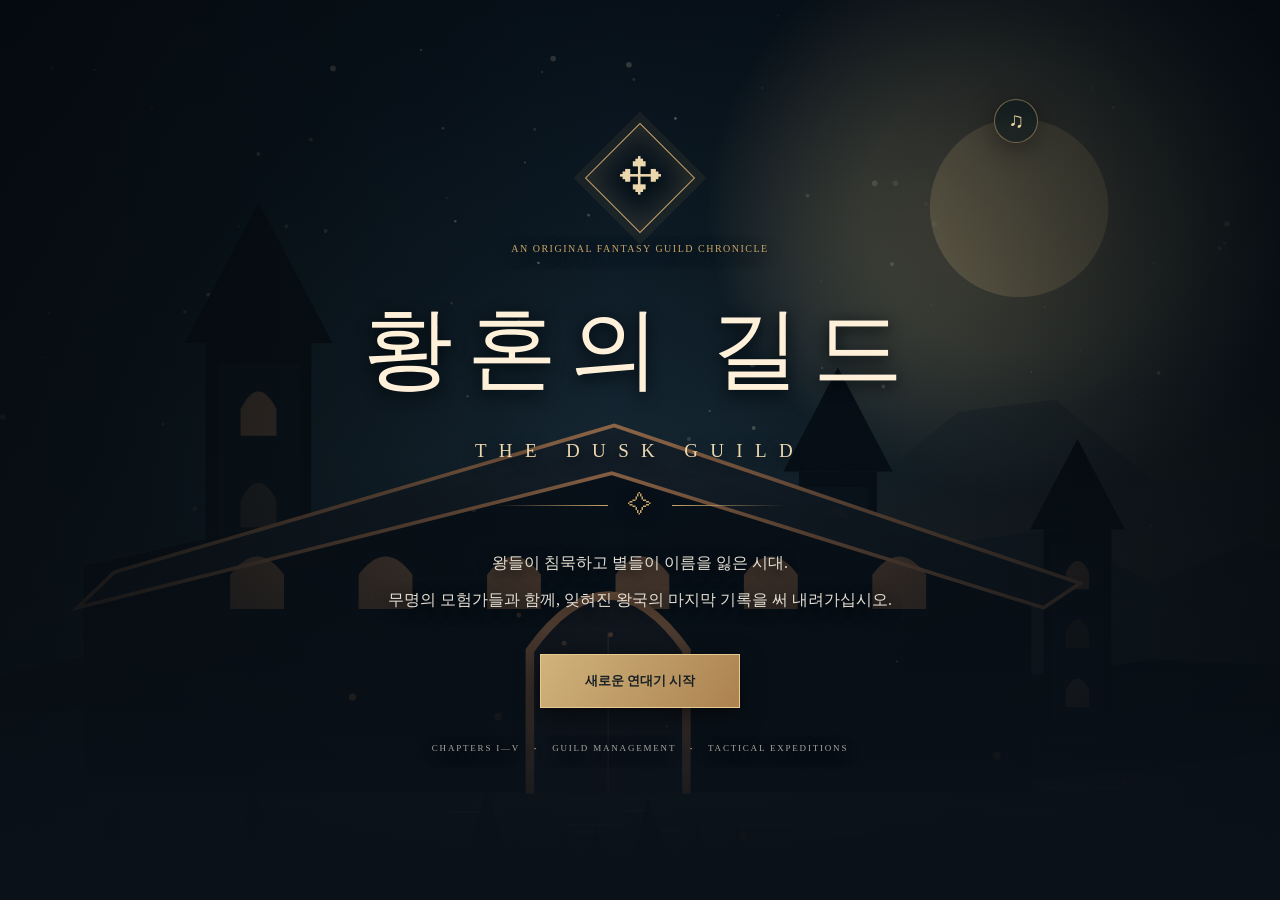
